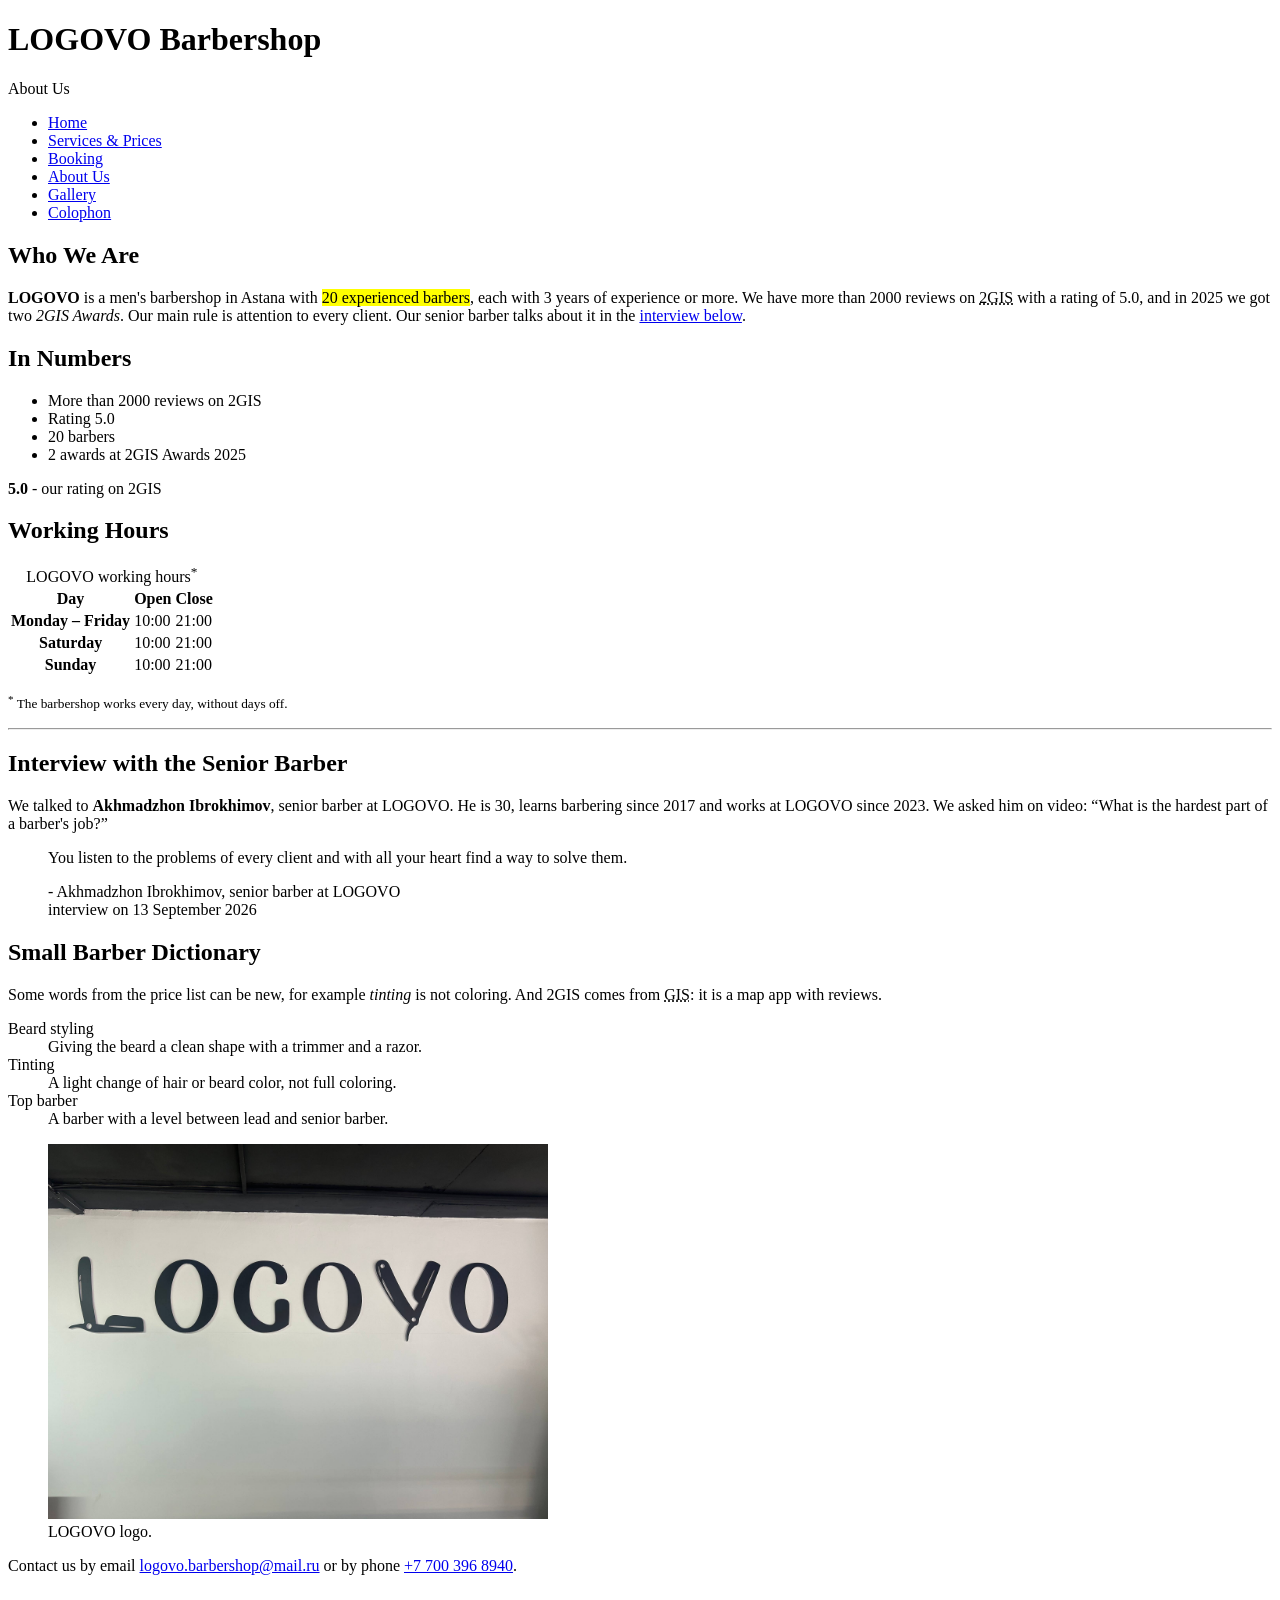
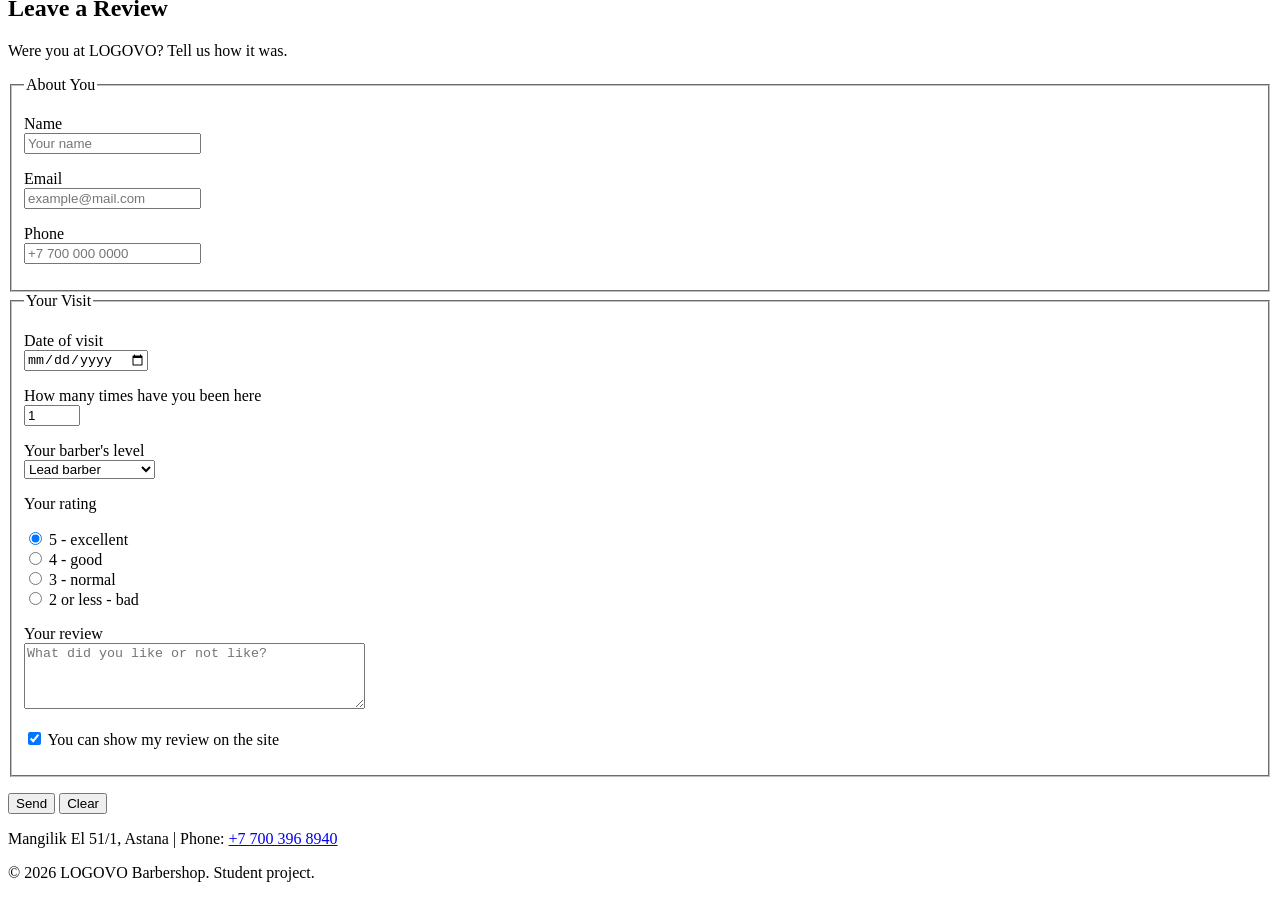
==== about.html @ c32db4f5 "Add about page with interview, working hours table and review form" ====
<!DOCTYPE html>
<html lang="en">
<head>
    <meta charset="UTF-8">
    <meta name="viewport" content="width=device-width, initial-scale=1.0">
    <meta name="description" content="About LOGOVO barbershop, our team and an interview with senior barber Akhmadzhon Ibrokhimov.">
    <meta name="author" content="Rustem Gazymbekov">
    <title>About Us | LOGOVO Barbershop</title>
</head>
<body>
<!-- Author: Rustem Gazymbekov -->

    <header>
        <h1>LOGOVO Barbershop</h1>
        <p>About Us</p>
    </header>

    <nav>
        <ul>
            <li><a href="index.html">Home</a></li>
            <li><a href="services.html">Services &amp; Prices</a></li>
            <li><a href="booking.html">Booking</a></li>
            <li><a href="about.html">About Us</a></li>
            <li><a href="gallery.html">Gallery</a></li>
            <li><a href="colophon.html">Colophon</a></li>
        </ul>
    </nav>

    <main>
        <article id="about-us">
            <h2>Who We Are</h2>
            <p>
                <strong>LOGOVO</strong> is a men's barbershop in Astana with
                <mark>20 experienced barbers</mark>, each with 3 years of experience or more.
                We have more than 2000 reviews on <abbr title="2GIS map and business directory">2GIS</abbr>
                with a rating of 5.0, and in 2025 we got two <cite>2GIS Awards</cite>.
                Our main rule is attention to every client. Our senior barber
                talks about it in the <a href="#quote-source">interview below</a>.
            </p>
        </article>

        <!-- aside because the numbers are extra info, not the main text -->
        <aside>
            <h2>In Numbers</h2>
            <ul>
                <li>More than 2000 reviews on 2GIS</li>
                <li>Rating 5.0</li>
                <li>20 barbers</li>
                <li>2 awards at 2GIS Awards 2025</li>
            </ul>
            <!-- div here because it is just one number to show, not a list, not a section and not a paragraph -->
            <div><strong>5.0</strong> - our rating on 2GIS</div>
        </aside>

        <section id="hours">
            <h2>Working Hours</h2>
            <table>
                <caption>LOGOVO working hours<sup>*</sup></caption>
                <thead>
                    <tr>
                        <th scope="col">Day</th>
                        <th scope="col">Open</th>
                        <th scope="col">Close</th>
                    </tr>
                </thead>
                <tbody>
                    <tr>
                        <th scope="row">Monday &ndash; Friday</th>
                        <td>10:00</td>
                        <td>21:00</td>
                    </tr>
                    <tr>
                        <th scope="row">Saturday</th>
                        <td>10:00</td>
                        <td>21:00</td>
                    </tr>
                    <tr>
                        <th scope="row">Sunday</th>
                        <td>10:00</td>
                        <td>21:00</td>
                    </tr>
                </tbody>
            </table>
            <p><small><sup>*</sup> The barbershop works every day, without days off.</small></p>
        </section>

        <hr>

        <section id="interview">
            <h2>Interview with the Senior Barber</h2>
            <p>
                We talked to <b>Akhmadzhon Ibrokhimov</b>, senior barber at LOGOVO.
                He is 30, learns barbering since 2017 and works at LOGOVO since 2023.
                We asked him on video: <q>What is the hardest part of a barber's job?</q>
            </p>
            <!-- blockquote because this is a real quote from the interview, not our text -->
            <blockquote cite="" id="quote-source">
                <p>You listen to the problems of every client and with all your heart find a way to solve them.</p>
                <footer>- Akhmadzhon Ibrokhimov, senior barber at LOGOVO<br>interview on 13 September 2026</footer>
            </blockquote>
        </section>

        <section id="glossary">
            <h2>Small Barber Dictionary</h2>
            <p>
                Some words from the price list can be new, for example <i>tinting</i> is not coloring.
                And 2GIS comes from <abbr title="Geographic Information System">GIS</abbr>: it is a map app with reviews.
            </p>
            <dl>
                <dt>Beard styling</dt>
                <dd>Giving the beard a clean shape with a trimmer and a razor.</dd>

                <dt>Tinting</dt>
                <dd>A light change of hair or beard color, not full coloring.</dd>

                <dt>Top barber</dt>
                <dd>A barber with a level between lead and senior barber.</dd>
            </dl>
        </section>

        <figure>
            <img src="images/logo-wall.jpg" alt="LOGOVO logo on the wall, the letters look like a razor" width="500">
            <figcaption>LOGOVO logo.</figcaption>
        </figure>

        <p>
            Contact us by email <a href="mailto:logovo.barbershop@mail.ru">logovo.barbershop@mail.ru</a>
            or by phone <a href="tel:+77003968940">+7 700 396 8940</a>.
        </p>

        <section id="feedback">
            <h2>Leave a Review</h2>
            <p>Were you at LOGOVO? Tell us how it was.</p>
            <form method="post" action="#">
                <!-- there is no server yet, so the form does not send anything -->

                <fieldset>
                    <legend>About You</legend>

                    <p>
                        <label for="review-name">Name</label><br>
                        <input type="text" id="review-name" name="review-name" placeholder="Your name" required>
                    </p>

                    <p>
                        <label for="review-email">Email</label><br>
                        <input type="email" id="review-email" name="review-email" placeholder="example@mail.com" required>
                    </p>

                    <p>
                        <label for="review-phone">Phone</label><br>
                        <input type="tel" id="review-phone" name="review-phone" placeholder="+7 700 000 0000">
                    </p>
                </fieldset>

                <fieldset>
                    <legend>Your Visit</legend>

                    <p>
                        <label for="review-date">Date of visit</label><br>
                        <input type="date" id="review-date" name="review-date" required>
                    </p>

                    <p>
                        <label for="review-visits">How many times have you been here</label><br>
                        <input type="number" id="review-visits" name="review-visits" min="1" max="100" value="1">
                    </p>

                    <p>
                        <label for="review-barber">Your barber's level</label><br>
                        <select id="review-barber" name="review-barber">
                            <option value="lead">Lead barber</option>
                            <option value="top">Top barber</option>
                            <option value="senior">Senior barber</option>
                            <option value="unknown">I do not remember</option>
                        </select>
                    </p>

                    <p>Your rating</p>
                    <!-- radio because a client gives only one rating -->
                    <p>
                        <input type="radio" id="rate-5" name="rating" value="5" checked>
                        <label for="rate-5">5 - excellent</label><br>

                        <input type="radio" id="rate-4" name="rating" value="4">
                        <label for="rate-4">4 - good</label><br>

                        <input type="radio" id="rate-3" name="rating" value="3">
                        <label for="rate-3">3 - normal</label><br>

                        <input type="radio" id="rate-2" name="rating" value="2">
                        <label for="rate-2">2 or less - bad</label>
                    </p>

                    <p>
                        <label for="review-text">Your review</label><br>
                        <textarea id="review-text" name="review-text" rows="4" cols="40" placeholder="What did you like or not like?" required></textarea>
                    </p>

                    <p>
                        <input type="checkbox" id="review-publish" name="review-publish" checked>
                        <label for="review-publish">You can show my review on the site</label>
                    </p>
                </fieldset>

                <p>
                    <button type="submit">Send</button>
                    <button type="reset">Clear</button>
                </p>
            </form>
        </section>
    </main>

    <footer>
        <p>Mangilik El 51/1, Astana | Phone: <a href="tel:+77003968940">+7 700 396 8940</a></p>
        <p>&copy; 2026 LOGOVO Barbershop. Student project.</p>
    </footer>

</body>
</html>
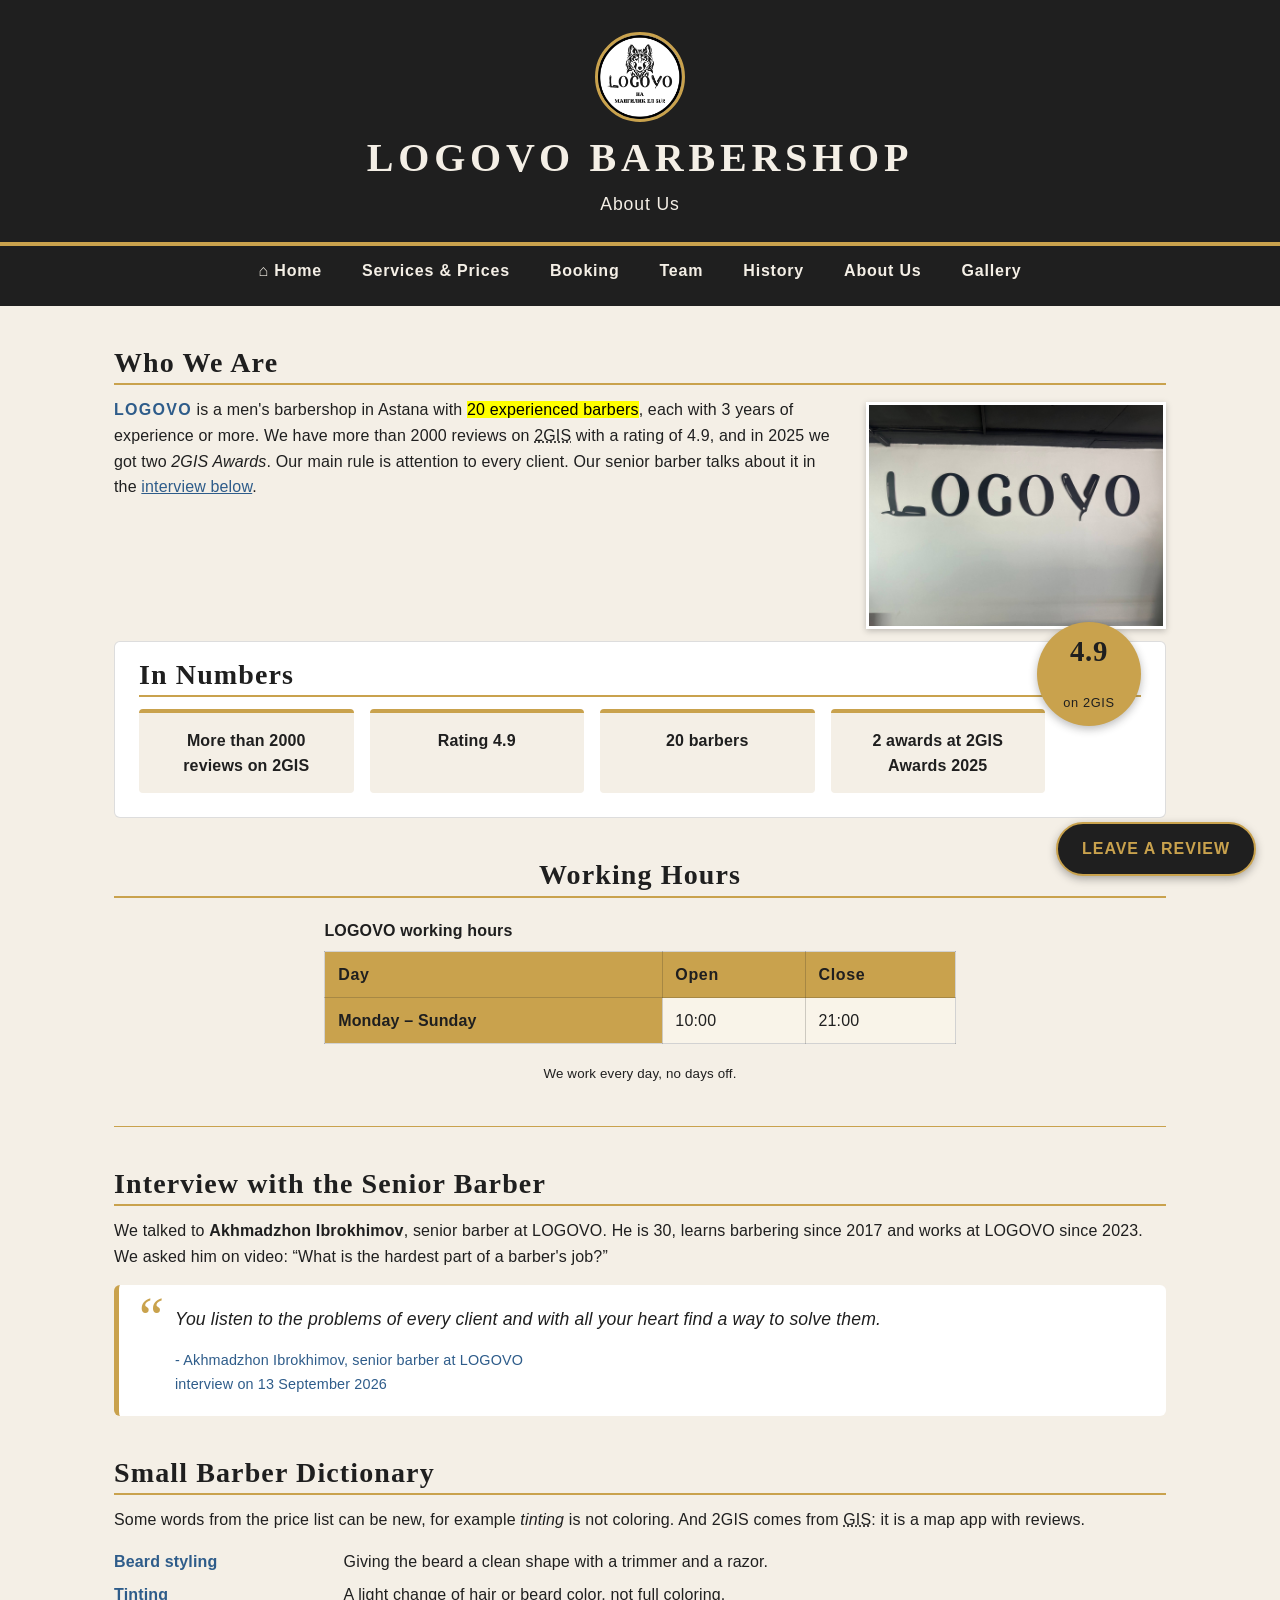
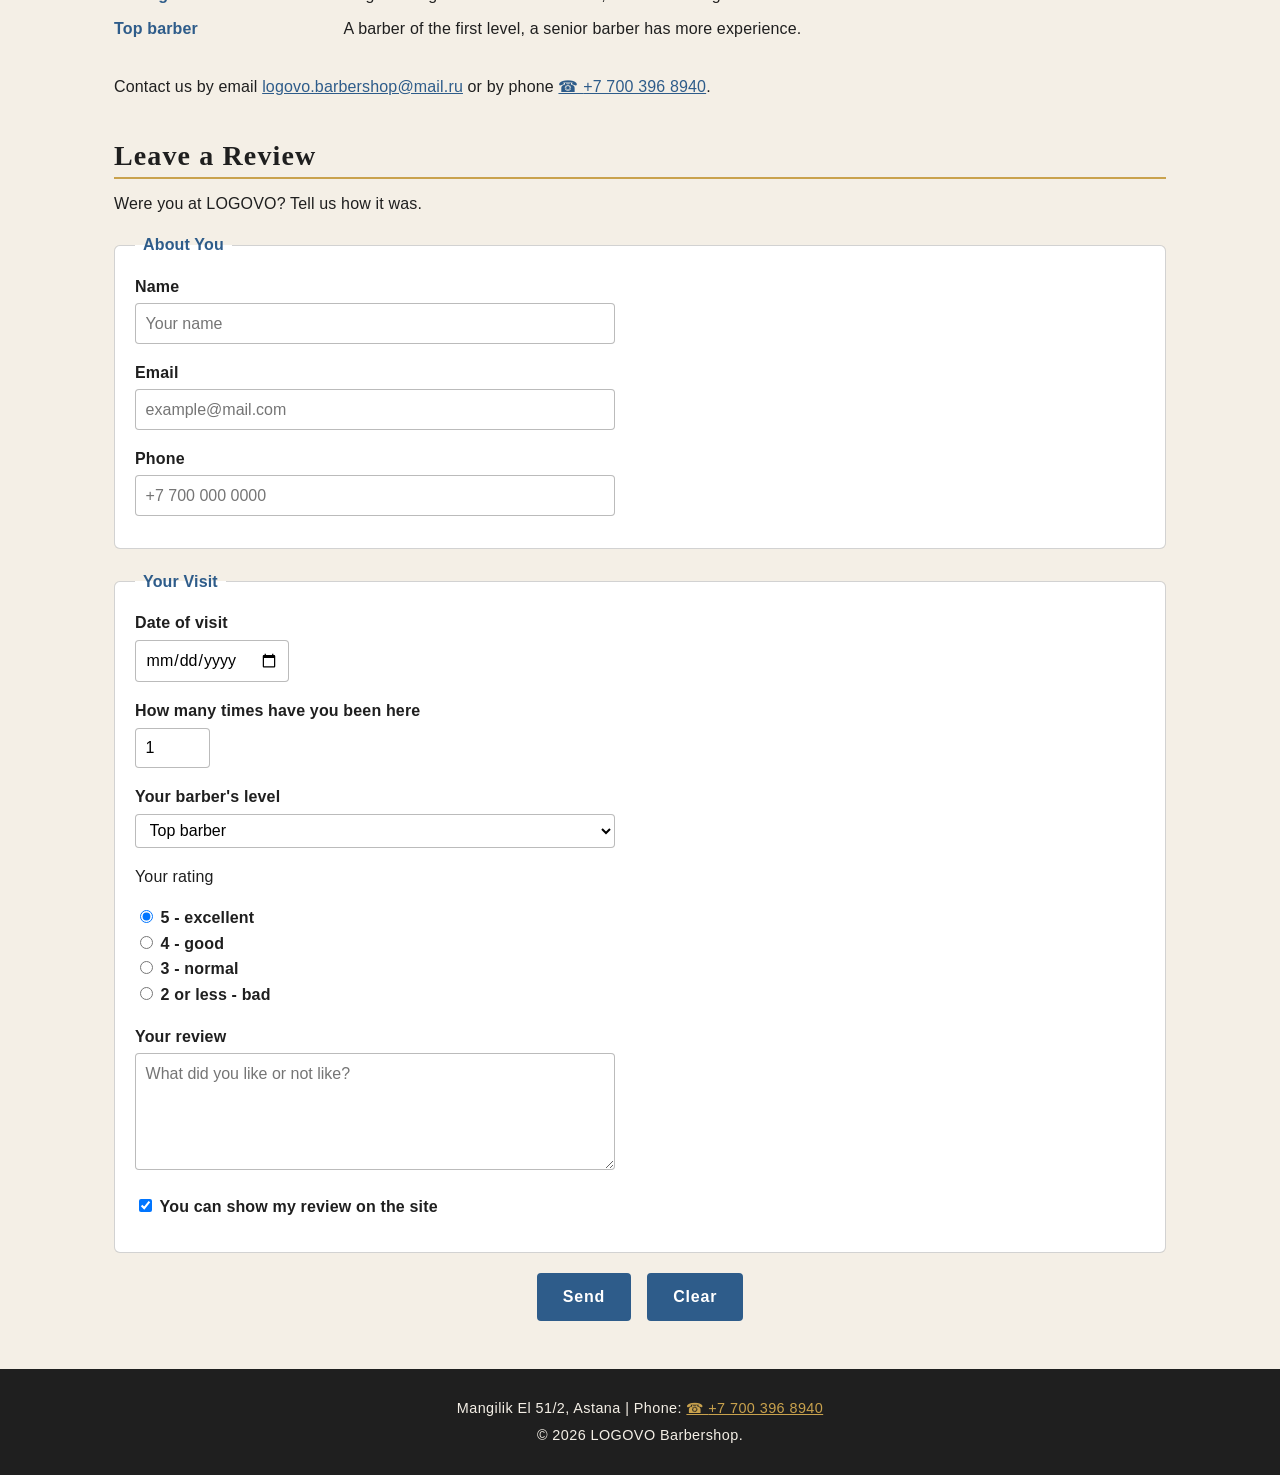
==== commit 711545bf: "Style about page: stat cards, rating badge, hours table, interview quote, glossary grid" ====
--- a/about.html
+++ b/about.html
@@ -6,13 +6,16 @@
     <meta name="description" content="About LOGOVO barbershop, our team and an interview with senior barber Akhmadzhon Ibrokhimov.">
     <meta name="author" content="Rustem Gazymbekov">
     <title>About Us | LOGOVO Barbershop</title>
+    <link rel="stylesheet" href="css/base.css">
+    <link rel="stylesheet" href="css/rustem.css">
 </head>
 <body>
 <!-- Author: Rustem Gazymbekov -->
 
     <header>
+        <img class="site-logo" src="images/logo.png" alt="LOGOVO logo" width="90">
         <h1>LOGOVO Barbershop</h1>
-        <p>About Us</p>
+        <p class="tagline">About Us</p>
     </header>
 
     <nav>
@@ -20,9 +23,10 @@
             <li><a href="index.html">Home</a></li>
             <li><a href="services.html">Services &amp; Prices</a></li>
             <li><a href="booking.html">Booking</a></li>
+            <li><a href="team.html">Team</a></li>
+            <li><a href="history.html">History</a></li>
             <li><a href="about.html">About Us</a></li>
             <li><a href="gallery.html">Gallery</a></li>
-            <li><a href="colophon.html">Colophon</a></li>
         </ul>
     </nav>
 
@@ -30,32 +34,33 @@
         <article id="about-us">
             <h2>Who We Are</h2>
             <p>
-                <strong>LOGOVO</strong> is a men's barbershop in Astana with
+                <img class="inline-photo" src="images/logo-wall.jpg" alt="LOGOVO logo on the wall, the letters look like a razor" width="300">
+                <strong class="highlight-text">LOGOVO</strong> is a men's barbershop in Astana with
                 <mark>20 experienced barbers</mark>, each with 3 years of experience or more.
                 We have more than 2000 reviews on <abbr title="2GIS map and business directory">2GIS</abbr>
-                with a rating of 5.0, and in 2025 we got two <cite>2GIS Awards</cite>.
+                with a rating of 4.9, and in 2025 we got two <cite>2GIS Awards</cite>.
                 Our main rule is attention to every client. Our senior barber
                 talks about it in the <a href="#quote-source">interview below</a>.
             </p>
         </article>
 
         <!-- aside because the numbers are extra info, not the main text -->
-        <aside>
+        <aside class="numbers-box">
             <h2>In Numbers</h2>
-            <ul>
-                <li>More than 2000 reviews on 2GIS</li>
-                <li>Rating 5.0</li>
-                <li>20 barbers</li>
-                <li>2 awards at 2GIS Awards 2025</li>
+            <ul class="stats-list">
+                <li class="stat-item">More than 2000 reviews on 2GIS</li>
+                <li class="stat-item">Rating 4.9</li>
+                <li class="stat-item">20 barbers</li>
+                <li class="stat-item">2 awards at 2GIS Awards 2025</li>
             </ul>
             <!-- div here because it is just one number to show, not a list, not a section and not a paragraph -->
-            <div><strong>5.0</strong> - our rating on 2GIS</div>
+            <div class="rating-badge"><strong>4.9</strong> on 2GIS</div>
         </aside>
 
         <section id="hours">
             <h2>Working Hours</h2>
-            <table>
-                <caption>LOGOVO working hours<sup>*</sup></caption>
+            <table class="opening-hours">
+                <caption>LOGOVO working hours</caption>
                 <thead>
                     <tr>
                         <th scope="col">Day</th>
@@ -65,23 +70,13 @@
                 </thead>
                 <tbody>
                     <tr>
-                        <th scope="row">Monday &ndash; Friday</th>
-                        <td>10:00</td>
-                        <td>21:00</td>
-                    </tr>
-                    <tr>
-                        <th scope="row">Saturday</th>
-                        <td>10:00</td>
-                        <td>21:00</td>
-                    </tr>
-                    <tr>
-                        <th scope="row">Sunday</th>
+                        <th scope="row">Monday &ndash; Sunday</th>
                         <td>10:00</td>
                         <td>21:00</td>
                     </tr>
                 </tbody>
             </table>
-            <p><small><sup>*</sup> The barbershop works every day, without days off.</small></p>
+            <p><small>We work every day, no days off.</small></p>
         </section>
 
         <hr>
@@ -94,7 +89,7 @@
                 We asked him on video: <q>What is the hardest part of a barber's job?</q>
             </p>
             <!-- blockquote because this is a real quote from the interview, not our text -->
-            <blockquote cite="" id="quote-source">
+            <blockquote class="interview-quote" cite="" id="quote-source">
                 <p>You listen to the problems of every client and with all your heart find a way to solve them.</p>
                 <footer>- Akhmadzhon Ibrokhimov, senior barber at LOGOVO<br>interview on 13 September 2026</footer>
             </blockquote>
@@ -106,7 +101,7 @@
                 Some words from the price list can be new, for example <i>tinting</i> is not coloring.
                 And 2GIS comes from <abbr title="Geographic Information System">GIS</abbr>: it is a map app with reviews.
             </p>
-            <dl>
+            <dl class="glossary-list">
                 <dt>Beard styling</dt>
                 <dd>Giving the beard a clean shape with a trimmer and a razor.</dd>
 
@@ -114,14 +109,9 @@
                 <dd>A light change of hair or beard color, not full coloring.</dd>
 
                 <dt>Top barber</dt>
-                <dd>A barber with a level between lead and senior barber.</dd>
+                <dd>A barber of the first level, a senior barber has more experience.</dd>
             </dl>
         </section>
-
-        <figure>
-            <img src="images/logo-wall.jpg" alt="LOGOVO logo on the wall, the letters look like a razor" width="500">
-            <figcaption>LOGOVO logo.</figcaption>
-        </figure>
 
         <p>
             Contact us by email <a href="mailto:logovo.barbershop@mail.ru">logovo.barbershop@mail.ru</a>
@@ -131,7 +121,7 @@
         <section id="feedback">
             <h2>Leave a Review</h2>
             <p>Were you at LOGOVO? Tell us how it was.</p>
-            <form method="post" action="#">
+            <form class="review-form" method="post" action="#">
                 <!-- there is no server yet, so the form does not send anything -->
 
                 <fieldset>
@@ -169,7 +159,6 @@
                     <p>
                         <label for="review-barber">Your barber's level</label><br>
                         <select id="review-barber" name="review-barber">
-                            <option value="lead">Lead barber</option>
                             <option value="top">Top barber</option>
                             <option value="senior">Senior barber</option>
                             <option value="unknown">I do not remember</option>
@@ -203,17 +192,19 @@
                     </p>
                 </fieldset>
 
-                <p>
+                <p class="form-actions">
                     <button type="submit">Send</button>
                     <button type="reset">Clear</button>
                 </p>
             </form>
         </section>
+
+        <a class="top-link" href="#feedback">Leave a review</a>
     </main>
 
     <footer>
-        <p>Mangilik El 51/1, Astana | Phone: <a href="tel:+77003968940">+7 700 396 8940</a></p>
-        <p>&copy; 2026 LOGOVO Barbershop. Student project.</p>
+        <p>Mangilik El 51/2, Astana | Phone: <a href="tel:+77003968940">+7 700 396 8940</a></p>
+        <p>&copy; 2026 LOGOVO Barbershop.</p>
     </footer>
 
 </body>
--- a/css/base.css
+++ b/css/base.css
@@ -0,0 +1,291 @@
+/* palette:
+   #1f1f1f charcoal - dark interior of the shop (header, nav, footer)
+   #c9a24d gold - letters of the sign (accents, badges)
+   #f4efe6 cream - page background, softer than white
+   rgb(46, 92, 138) steel blue - glass facade on the photo (links, buttons)
+   white - cards, tables, inputs */
+
+/* universal: border-box for everything */
+*,
+*::before,
+*::after {
+    box-sizing: border-box;
+}
+
+html {
+    font-size: 16px;
+}
+
+body {
+    margin: 0;
+    font-family: "Segoe UI", Tahoma, Arial, Helvetica, sans-serif;
+    font-size: 1rem;
+    font-weight: 400;
+    line-height: 1.6;
+    letter-spacing: 0.01em;
+    color: #1f1f1f;
+    background-color: #f4efe6;
+}
+
+h1,
+h2,
+h3 {
+    font-family: Georgia, "Times New Roman", Times, serif;
+    font-weight: 700;
+    line-height: 1.2;
+    letter-spacing: 0.04em;
+}
+
+h1 {
+    font-size: 2.5rem;
+    margin: 0;
+    text-transform: uppercase;
+    letter-spacing: 0.12em;
+}
+
+h2 {
+    font-size: 1.75rem;
+    margin: 1.5rem 0 0.75rem;
+    border-bottom: 2px solid #c9a24d;
+    padding-bottom: 0.25rem;
+}
+
+/* adjacent sibling: paragraph right after h2 */
+h2 + p {
+    margin-top: 0;
+}
+
+p {
+    margin: 0 0 1rem;
+}
+
+a {
+    color: rgb(46, 92, 138);
+    text-decoration: underline;
+}
+
+a:hover {
+    color: #c9a24d;
+}
+
+/* the only !important: the focus ring must always stay visible */
+a:focus {
+    outline: 3px solid #c9a24d !important;
+    outline-offset: 2px;
+}
+
+/* attribute selector: all tel: links get a phone icon */
+a[href^="tel:"]::before {
+    content: "☎ ";
+}
+
+/* centering 1: flexbox */
+header {
+    display: flex;
+    flex-direction: column;
+    align-items: center;
+    justify-content: center;
+    padding: 2rem 1rem 1.5rem;
+    background-color: #1f1f1f;
+    color: #f4efe6;
+    border-bottom: 4px solid #c9a24d;
+}
+
+.site-logo {
+    width: 90px;
+    height: 90px;
+    border-radius: 50%;
+    border: 3px solid #c9a24d;
+    background-color: white;
+    margin-bottom: 0.75rem;
+}
+
+.tagline {
+    margin: 0.5rem 0 0;
+    font-size: 1.1rem;
+    font-weight: 300;
+    letter-spacing: 0.05em;
+    color: #f4efe6;
+}
+
+nav {
+    background-color: #1f1f1f;
+}
+
+/* child selector: only the ul directly in nav */
+nav > ul {
+    display: flex;
+    flex-direction: row;
+    justify-content: center;
+    align-items: center;
+    gap: 0.5rem;
+    list-style: none;
+    margin: 0;
+    padding: 0.25rem 1rem 0.75rem;
+}
+
+nav a {
+    display: block;
+    padding: 0.5rem 1rem;
+    color: #f4efe6;
+    text-decoration: none;
+    font-weight: 600;
+    letter-spacing: 0.05em;
+    border-bottom: 2px solid transparent;
+}
+
+nav a:hover,
+nav a:focus {
+    color: #c9a24d;
+    border-bottom-color: #c9a24d;
+}
+
+/* :first-child: the Home link */
+nav li:first-child a::before {
+    content: "⌂ ";
+}
+
+/* centering 2: margin auto */
+main {
+    max-width: 1100px;
+    margin: 2rem auto;
+    padding: 0 1.5rem;
+}
+
+/* margin collapse: section 2.5rem + h2 1.5rem give 2.5rem, not 4rem */
+main > section,
+main > article,
+main > aside {
+    margin-top: 2.5rem;
+}
+
+hr {
+    border: 0;
+    border-top: 1px solid #c9a24d;
+    margin: 2.5rem 0;
+}
+
+img {
+    max-width: 100%;
+    height: auto;
+    display: block;
+}
+
+figure {
+    margin: 2rem 0;
+}
+
+figcaption {
+    font-style: italic;
+    font-size: 0.9rem;
+    color: rgb(46, 92, 138);
+    padding: 0.4rem 0;
+}
+
+table {
+    width: 100%;
+    border-collapse: collapse;
+    background-color: white;
+    margin-bottom: 1rem;
+}
+
+caption {
+    caption-side: top;
+    text-align: left;
+    font-weight: 700;
+    padding: 0.5rem 0;
+}
+
+th,
+td {
+    border: 1px solid rgba(31, 31, 31, 0.2);
+    padding: 0.6rem 0.8rem;
+    text-align: left;
+    vertical-align: top;
+}
+
+thead th {
+    background-color: #1f1f1f;
+    color: #f4efe6;
+    letter-spacing: 0.04em;
+}
+
+fieldset {
+    border: 1px solid rgba(31, 31, 31, 0.2);
+    border-radius: 6px;
+    padding: 1rem 1.25rem;
+    margin: 0 0 1rem;
+    background-color: white;
+}
+
+legend {
+    font-weight: 700;
+    padding: 0 0.5rem;
+    color: rgb(46, 92, 138);
+}
+
+label {
+    font-weight: 600;
+}
+
+input,
+select,
+textarea {
+    font: inherit;
+    padding: 0.4rem 0.6rem;
+    border: 1px solid rgba(31, 31, 31, 0.3);
+    border-radius: 4px;
+    background-color: white;
+    margin-top: 0.25rem;
+}
+
+input:focus,
+select:focus,
+textarea:focus {
+    outline: 2px solid #c9a24d;
+    border-color: #c9a24d;
+}
+
+button {
+    font: inherit;
+    font-weight: 600;
+    letter-spacing: 0.05em;
+    padding: 0.6rem 1.5rem;
+    border: 2px solid rgb(46, 92, 138);
+    border-radius: 4px;
+    background-color: rgb(46, 92, 138);
+    color: white;
+    cursor: pointer;
+}
+
+button:hover,
+button:focus {
+    background-color: #c9a24d;
+    border-color: #c9a24d;
+    color: #1f1f1f;
+}
+
+.form-actions {
+    display: flex;
+    justify-content: center;
+    gap: 1rem;
+}
+
+/* child selector: site footer only, not the footer in blockquote */
+body > footer {
+    margin-top: 3rem;
+    padding: 1.5rem 1rem;
+    background-color: #1f1f1f;
+    color: #f4efe6;
+    text-align: center;
+    font-size: 0.9rem;
+    letter-spacing: 0.03em;
+}
+
+body > footer a {
+    color: #c9a24d;
+}
+
+body > footer p {
+    margin: 0.25rem 0;
+}
--- a/css/rustem.css
+++ b/css/rustem.css
@@ -0,0 +1,254 @@
+.inline-photo {
+    float: right;
+    width: 300px;
+    margin: 0.3rem 0 0.75rem 1.5rem;
+    border: 3px solid white;
+    box-shadow: 0 2px 6px rgba(31, 31, 31, 0.25);
+}
+
+.highlight-text {
+    color: rgb(46, 92, 138);
+    letter-spacing: 0.08em;
+    text-transform: uppercase;
+    font-weight: 700;
+}
+
+/* clear: without it the aside would sit next to the floated photo; relative = containing block for the badge */
+.numbers-box {
+    clear: both;
+    position: relative;
+    padding: 1rem 1.5rem 1.5rem;
+    background-color: white;
+    border: 1px solid rgba(31, 31, 31, 0.15);
+    border-radius: 6px;
+}
+
+.numbers-box h2 {
+    margin-top: 0;
+}
+
+.stats-list,
+.glossary-list {
+    padding: 0;
+    margin: 0;
+}
+
+.stats-list {
+    display: flex;
+    flex-direction: row;
+    flex-wrap: wrap;
+    justify-content: center;
+    gap: 1rem;
+    list-style: none;
+    margin-right: 6rem;
+}
+
+.stat-item {
+    flex: 1 1 11rem;
+    padding: 0.9rem 1rem;
+    text-align: center;
+    background-color: #f4efe6;
+    border-top: 4px solid #c9a24d;
+    border-radius: 4px;
+    font-weight: 600;
+}
+
+/* absolute; centering 4: grid place-items */
+.rating-badge {
+    position: absolute;
+    top: -1.25rem;
+    right: 1.5rem;
+    width: 6.5rem;
+    height: 6.5rem;
+    display: grid;
+    place-items: center;
+    text-align: center;
+    border-radius: 50%;
+    background-color: #c9a24d;
+    color: #1f1f1f;
+    font-size: 0.8rem;
+    line-height: 1.2;
+    letter-spacing: 0.05em;
+    box-shadow: 0 3px 8px rgba(31, 31, 31, 0.3);
+}
+
+.rating-badge strong {
+    display: block;
+    font-family: Georgia, "Times New Roman", Times, serif;
+    font-size: 1.8rem;
+    line-height: 1;
+}
+
+/* centering: margin auto */
+.opening-hours {
+    width: 60%;
+    margin: 0 auto 1rem;
+}
+
+/* :nth-child: odd rows */
+.opening-hours tbody tr:nth-child(odd) {
+    background-color: rgba(201, 162, 77, 0.12);
+}
+
+/* specificity experiment on th. rule A (1,0,1) wins */
+#hours th {
+    background-color: #1f1f1f;
+    color: #f4efe6;
+}
+
+/* rule B (0,1,1) loses, even if it is later */
+.opening-hours th {
+    background-color: #c9a24d;
+    color: #1f1f1f;
+}
+
+/* fix without !important: (1,1,2) */
+#hours table.opening-hours th {
+    background-color: #c9a24d;
+    color: #1f1f1f;
+}
+
+/* id: one hours section on the page */
+#hours {
+    text-align: center;
+}
+
+.interview-quote {
+    position: relative;
+    margin: 0;
+    padding: 1.25rem 1.5rem 1.25rem 3.5rem;
+    background-color: white;
+    border-left: 5px solid #c9a24d;
+    border-radius: 6px;
+    font-style: italic;
+    font-size: 1.1rem;
+}
+
+/* ::before: big quote mark */
+.interview-quote::before {
+    content: "“";
+    position: absolute;
+    top: 0.25rem;
+    left: 0.9rem;
+    font-family: Georgia, "Times New Roman", Times, serif;
+    font-size: 3.5rem;
+    line-height: 1;
+    color: #c9a24d;
+}
+
+/* adjacent sibling: footer right after the quote */
+.interview-quote p + footer {
+    font-style: normal;
+    font-size: 0.9rem;
+    color: rgb(46, 92, 138);
+}
+
+.glossary-list {
+    display: grid;
+    grid-template-columns: minmax(9rem, 1fr) 4fr;
+    gap: 0.5rem 1.5rem;
+    margin-bottom: 2rem;
+}
+
+.glossary-list dt {
+    font-weight: 700;
+    color: rgb(46, 92, 138);
+}
+
+.glossary-list dd {
+    margin: 0;
+}
+
+/* universal: all direct children of the form */
+.review-form > * {
+    margin-bottom: 1.25rem;
+}
+
+.review-form input[type="text"],
+.review-form input[type="email"],
+.review-form input[type="tel"],
+.review-form textarea,
+.review-form select {
+    width: 100%;
+    max-width: 30rem;
+}
+
+/* id: one gallery; grid, not flex: rows and columns align, last photo spans 3 columns */
+#photos {
+    display: grid;
+    grid-template-columns: repeat(3, minmax(200px, 1fr));
+    gap: 1.5rem;
+    margin-bottom: 2.5rem;
+}
+
+/* child + :first-child: the h2 spans the full width */
+#photos > :first-child {
+    grid-column: 1 / -1;
+}
+
+#photos figure:last-child {
+    grid-column: span 3;
+}
+
+#photos figure:last-child img {
+    height: 560px;
+    object-fit: contain;
+}
+
+.photo-card {
+    position: relative;
+    margin: 0;
+    overflow: hidden;
+    border-radius: 6px;
+    background-color: #1f1f1f;
+}
+
+.photo-card img {
+    width: 100%;
+    height: 260px;
+    object-fit: cover;
+    transition: transform 0.3s ease;
+}
+
+.photo-card:hover img {
+    transform: scale(1.04);
+}
+
+/* static: the default, stays under the photo */
+.photo-card figcaption {
+    position: static;
+    padding: 0.6rem 0.9rem;
+    background-color: #1f1f1f;
+    color: #f4efe6;
+    font-style: normal;
+    font-size: 0.9rem;
+    letter-spacing: 0.02em;
+}
+
+/* attribute selector: external link gets an arrow */
+a[target="_blank"]::after {
+    content: " ↗";
+}
+
+/* fixed: stays on screen when scrolling */
+.top-link {
+    position: fixed;
+    right: 1.5rem;
+    bottom: 1.5rem;
+    padding: 0.75rem 1.5rem;
+    background-color: #1f1f1f;
+    color: #c9a24d;
+    font-weight: 700;
+    letter-spacing: 0.06em;
+    text-transform: uppercase;
+    text-decoration: none;
+    border: 2px solid #c9a24d;
+    border-radius: 999px;
+    box-shadow: 0 3px 8px rgba(31, 31, 31, 0.35);
+}
+
+.top-link:hover,
+.top-link:focus {
+    background-color: #c9a24d;
+    color: #1f1f1f;
+}
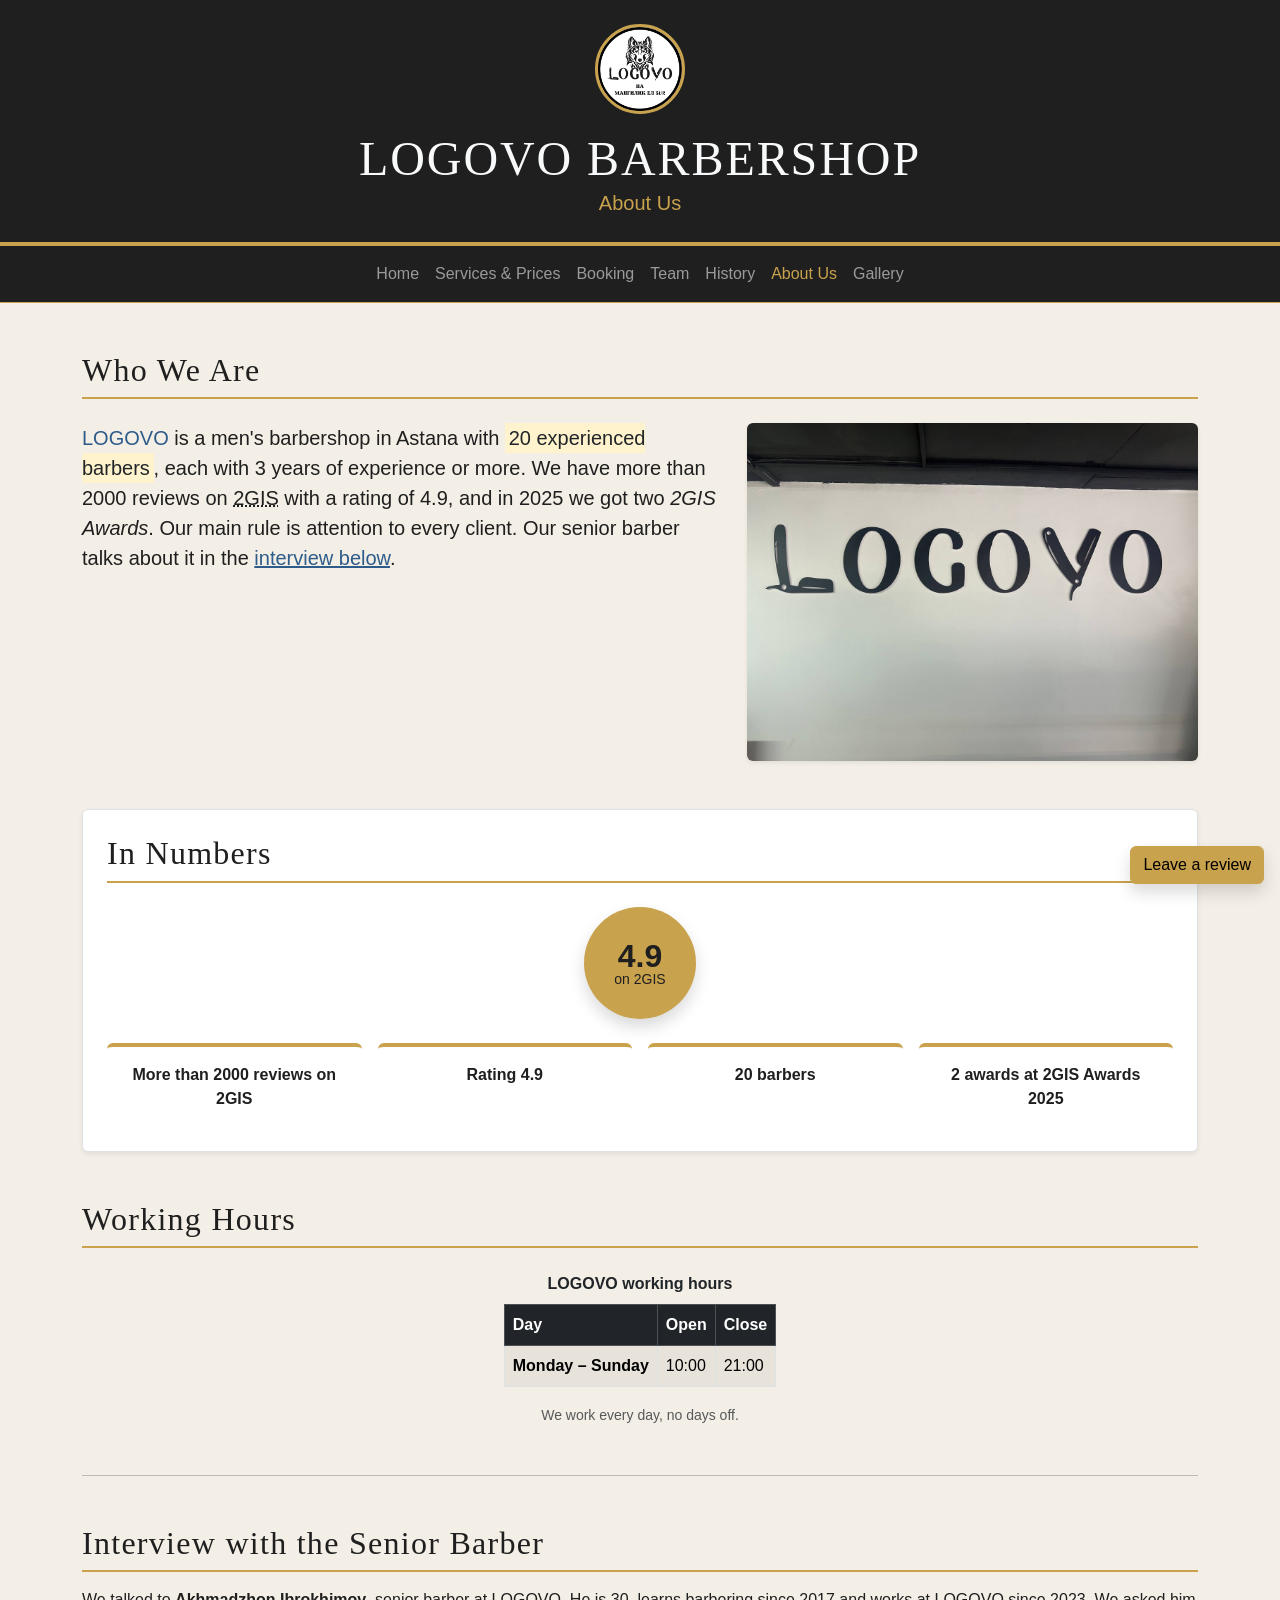
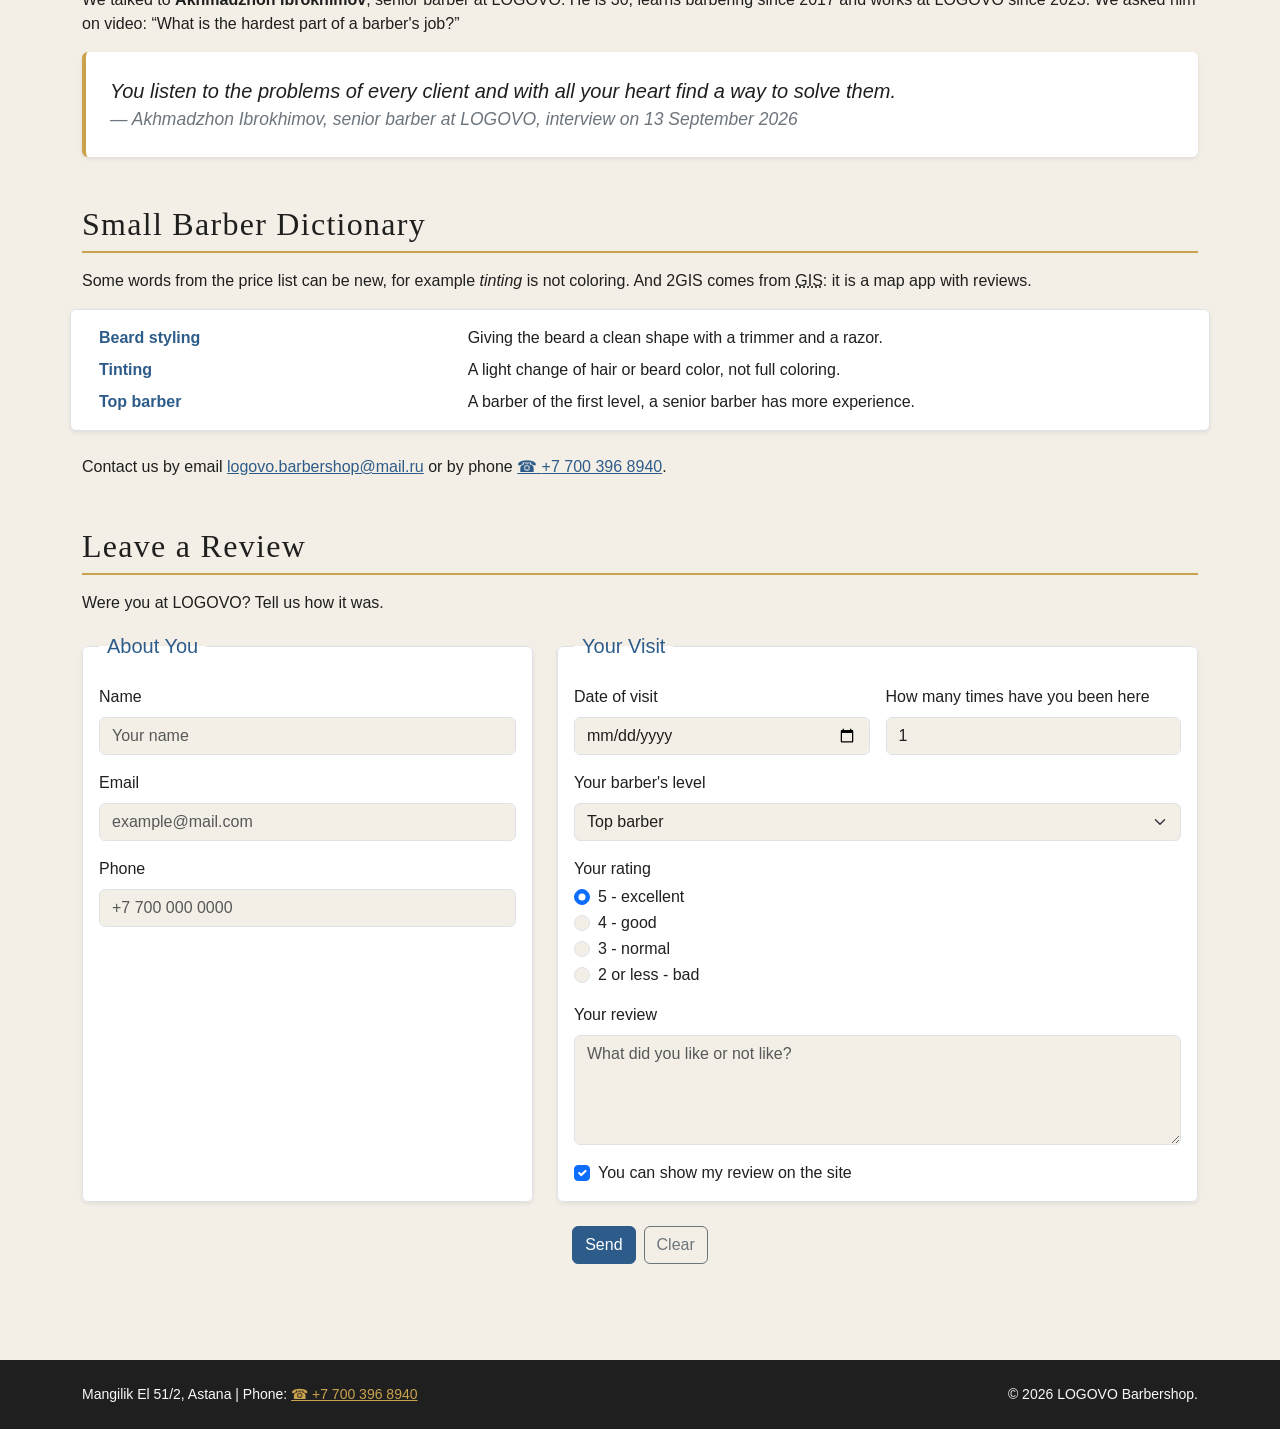
==== commit 9f12ba7a: "Rebuild about page" ====
--- a/about.html
+++ b/about.html
@@ -6,206 +6,255 @@
     <meta name="description" content="About LOGOVO barbershop, our team and an interview with senior barber Akhmadzhon Ibrokhimov.">
     <meta name="author" content="Rustem Gazymbekov">
     <title>About Us | LOGOVO Barbershop</title>
-    <link rel="stylesheet" href="css/base.css">
-    <link rel="stylesheet" href="css/rustem.css">
+    <!-- Bootstrap 5.3.8 from the jsDelivr CDN, our own file after it so our rules win -->
+    <link rel="stylesheet" href="https://cdn.jsdelivr.net/npm/bootstrap@5.3.8/dist/css/bootstrap.min.css" integrity="sha384-sRIl4kxILFvY47J16cr9ZwB07vP4J8+LH7qKQnuqkuIAvNWLzeN8tE5YBujZqJLB" crossorigin="anonymous">
+    <link rel="stylesheet" href="css/custom.css">
 </head>
 <body>
 <!-- Author: Rustem Gazymbekov -->
 
-    <header>
-        <img class="site-logo" src="images/logo.png" alt="LOGOVO logo" width="90">
-        <h1>LOGOVO Barbershop</h1>
-        <p class="tagline">About Us</p>
+    <header class="container-fluid bg-dark text-light text-center py-4 border-bottom border-4 border-warning">
+        <div class="container">
+            <img class="rounded-circle border border-3 border-warning bg-white mb-3" src="images/logo.png" alt="LOGOVO logo" width="90" height="90">
+            <h1 class="display-5 text-uppercase mb-0">LOGOVO Barbershop</h1>
+            <p class="lead text-warning mb-0 d-none d-sm-block">About Us</p>
+        </div>
     </header>
 
-    <nav>
-        <ul>
-            <li><a href="index.html">Home</a></li>
-            <li><a href="services.html">Services &amp; Prices</a></li>
-            <li><a href="booking.html">Booking</a></li>
-            <li><a href="team.html">Team</a></li>
-            <li><a href="history.html">History</a></li>
-            <li><a href="about.html">About Us</a></li>
-            <li><a href="gallery.html">Gallery</a></li>
-        </ul>
+    <nav class="navbar navbar-expand-lg bg-dark sticky-top border-bottom border-warning" data-bs-theme="dark">
+        <div class="container">
+            <button class="navbar-toggler ms-auto" type="button" data-bs-toggle="collapse" data-bs-target="#mainMenu" aria-controls="mainMenu" aria-expanded="false" aria-label="Toggle navigation">
+                <span class="navbar-toggler-icon"></span>
+            </button>
+            <div class="collapse navbar-collapse" id="mainMenu">
+                <ul class="navbar-nav mx-auto text-center">
+                    <li class="nav-item"><a class="nav-link" href="index.html">Home</a></li>
+                    <li class="nav-item"><a class="nav-link" href="services.html">Services &amp; Prices</a></li>
+                    <li class="nav-item"><a class="nav-link" href="booking.html">Booking</a></li>
+                    <li class="nav-item"><a class="nav-link" href="team.html">Team</a></li>
+                    <li class="nav-item"><a class="nav-link" href="history.html">History</a></li>
+                    <li class="nav-item"><a class="nav-link active" aria-current="page" href="about.html">About Us</a></li>
+                    <li class="nav-item"><a class="nav-link" href="gallery.html">Gallery</a></li>
+                </ul>
+            </div>
+        </div>
     </nav>
 
-    <main>
+    <!-- container and not container-fluid: this page is mostly running text and a review
+         form, both of which need a readable line length, not the full width of the screen -->
+    <main class="container py-5">
         <article id="about-us">
-            <h2>Who We Are</h2>
-            <p>
-                <img class="inline-photo" src="images/logo-wall.jpg" alt="LOGOVO logo on the wall, the letters look like a razor" width="300">
-                <strong class="highlight-text">LOGOVO</strong> is a men's barbershop in Astana with
-                <mark>20 experienced barbers</mark>, each with 3 years of experience or more.
-                We have more than 2000 reviews on <abbr title="2GIS map and business directory">2GIS</abbr>
-                with a rating of 4.9, and in 2025 we got two <cite>2GIS Awards</cite>.
-                Our main rule is attention to every client. Our senior barber
-                talks about it in the <a href="#quote-source">interview below</a>.
-            </p>
+            <h2 class="border-bottom border-2 border-warning pb-2 mb-4">Who We Are</h2>
+            <div class="row g-4 align-items-start">
+                <div class="col-12 col-lg-7">
+                    <p class="lead mb-0">
+                        <strong class="text-primary text-uppercase">LOGOVO</strong> is a men's barbershop in Astana with
+                        <mark>20 experienced barbers</mark>, each with 3 years of experience or more.
+                        We have more than 2000 reviews on <abbr title="2GIS map and business directory">2GIS</abbr>
+                        with a rating of 4.9, and in 2025 we got two <cite>2GIS Awards</cite>.
+                        Our main rule is attention to every client. Our senior barber
+                        talks about it in the <a href="#quote-source">interview below</a>.
+                    </p>
+                </div>
+                <div class="col-12 col-lg-5">
+                    <img class="img-fluid rounded shadow-sm" src="images/logo-wall.jpg" alt="LOGOVO logo on the wall, the letters look like a razor">
+                </div>
+            </div>
         </article>
 
         <!-- aside because the numbers are extra info, not the main text -->
-        <aside class="numbers-box">
-            <h2>In Numbers</h2>
-            <ul class="stats-list">
-                <li class="stat-item">More than 2000 reviews on 2GIS</li>
-                <li class="stat-item">Rating 4.9</li>
-                <li class="stat-item">20 barbers</li>
-                <li class="stat-item">2 awards at 2GIS Awards 2025</li>
+        <aside class="bg-white border rounded shadow-sm p-3 p-md-4 mt-5">
+            <h2 class="border-bottom border-2 border-warning pb-2 mb-4">In Numbers</h2>
+            <!-- one number to show, so a div and not a list: the circle is made from the
+                 rounded-circle, bg-warning and d-flex utilities -->
+            <div class="avatar-lg d-flex flex-column align-items-center justify-content-center rounded-circle bg-warning text-dark shadow mx-auto mb-4 lh-1">
+                <strong class="fs-2">4.9</strong>
+                <span class="small">on 2GIS</span>
+            </div>
+            <ul class="row g-3 list-unstyled text-center mb-0">
+                <li class="col-6 col-lg-3">
+                    <p class="bg-body border-top border-4 border-warning rounded p-3 fw-semibold h-100 mb-0">More than 2000 reviews on 2GIS</p>
+                </li>
+                <li class="col-6 col-lg-3">
+                    <p class="bg-body border-top border-4 border-warning rounded p-3 fw-semibold h-100 mb-0">Rating 4.9</p>
+                </li>
+                <li class="col-6 col-lg-3">
+                    <p class="bg-body border-top border-4 border-warning rounded p-3 fw-semibold h-100 mb-0">20 barbers</p>
+                </li>
+                <li class="col-6 col-lg-3">
+                    <p class="bg-body border-top border-4 border-warning rounded p-3 fw-semibold h-100 mb-0">2 awards at 2GIS Awards 2025</p>
+                </li>
             </ul>
-            <!-- div here because it is just one number to show, not a list, not a section and not a paragraph -->
-            <div class="rating-badge"><strong>4.9</strong> on 2GIS</div>
         </aside>
 
-        <section id="hours">
-            <h2>Working Hours</h2>
-            <table class="opening-hours">
-                <caption>LOGOVO working hours</caption>
-                <thead>
-                    <tr>
-                        <th scope="col">Day</th>
-                        <th scope="col">Open</th>
-                        <th scope="col">Close</th>
-                    </tr>
-                </thead>
-                <tbody>
-                    <tr>
-                        <th scope="row">Monday &ndash; Sunday</th>
-                        <td>10:00</td>
-                        <td>21:00</td>
-                    </tr>
-                </tbody>
-            </table>
-            <p><small>We work every day, no days off.</small></p>
-        </section>
-
-        <hr>
+        <section id="hours" class="mt-5">
+            <h2 class="border-bottom border-2 border-warning pb-2 mb-3">Working Hours</h2>
+            <!-- w-auto and mx-auto: three short columns, sized by content and centred -->
+            <div class="table-responsive">
+                <table class="table table-bordered table-striped align-middle caption-top w-auto mx-auto">
+                    <caption class="fw-bold text-body text-center">LOGOVO working hours</caption>
+                    <thead class="table-dark">
+                        <tr>
+                            <th scope="col">Day</th>
+                            <th scope="col">Open</th>
+                            <th scope="col">Close</th>
+                        </tr>
+                    </thead>
+                    <tbody>
+                        <tr>
+                            <th scope="row">Monday &ndash; Sunday</th>
+                            <td>10:00</td>
+                            <td>21:00</td>
+                        </tr>
+                    </tbody>
+                </table>
+            </div>
+            <p class="text-center text-body-secondary"><small>We work every day, no days off.</small></p>
+        </section>
+
+        <hr class="my-5">
 
         <section id="interview">
-            <h2>Interview with the Senior Barber</h2>
+            <h2 class="border-bottom border-2 border-warning pb-2 mb-3">Interview with the Senior Barber</h2>
             <p>
                 We talked to <b>Akhmadzhon Ibrokhimov</b>, senior barber at LOGOVO.
                 He is 30, learns barbering since 2017 and works at LOGOVO since 2023.
                 We asked him on video: <q>What is the hardest part of a barber's job?</q>
             </p>
-            <!-- blockquote because this is a real quote from the interview, not our text -->
-            <blockquote class="interview-quote" cite="" id="quote-source">
+            <!-- blockquote because this is a real quote from the interview, not our text.
+                 The dash in front of the name is drawn by the blockquote-footer class. -->
+            <blockquote class="blockquote bg-white border-start border-4 border-warning rounded shadow-sm p-3 p-md-4 fs-5 fst-italic" id="quote-source">
                 <p>You listen to the problems of every client and with all your heart find a way to solve them.</p>
-                <footer>- Akhmadzhon Ibrokhimov, senior barber at LOGOVO<br>interview on 13 September 2026</footer>
+                <footer class="blockquote-footer mb-0">Akhmadzhon Ibrokhimov, senior barber at LOGOVO, interview on 13 September 2026</footer>
             </blockquote>
         </section>
 
-        <section id="glossary">
-            <h2>Small Barber Dictionary</h2>
+        <section id="glossary" class="mt-5">
+            <h2 class="border-bottom border-2 border-warning pb-2 mb-3">Small Barber Dictionary</h2>
             <p>
                 Some words from the price list can be new, for example <i>tinting</i> is not coloring.
                 And 2GIS comes from <abbr title="Geographic Information System">GIS</abbr>: it is a map app with reviews.
             </p>
-            <dl class="glossary-list">
-                <dt>Beard styling</dt>
-                <dd>Giving the beard a clean shape with a trimmer and a razor.</dd>
-
-                <dt>Tinting</dt>
-                <dd>A light change of hair or beard color, not full coloring.</dd>
-
-                <dt>Top barber</dt>
-                <dd>A barber of the first level, a senior barber has more experience.</dd>
+            <dl class="row bg-white border rounded shadow-sm p-3 mb-4">
+                <dt class="col-12 col-sm-4 text-primary">Beard styling</dt>
+                <dd class="col-12 col-sm-8 mb-2">Giving the beard a clean shape with a trimmer and a razor.</dd>
+
+                <dt class="col-12 col-sm-4 text-primary">Tinting</dt>
+                <dd class="col-12 col-sm-8 mb-2">A light change of hair or beard color, not full coloring.</dd>
+
+                <dt class="col-12 col-sm-4 text-primary">Top barber</dt>
+                <dd class="col-12 col-sm-8 mb-0">A barber of the first level, a senior barber has more experience.</dd>
             </dl>
-        </section>
-
-        <p>
-            Contact us by email <a href="mailto:logovo.barbershop@mail.ru">logovo.barbershop@mail.ru</a>
-            or by phone <a href="tel:+77003968940">+7 700 396 8940</a>.
-        </p>
-
-        <section id="feedback">
-            <h2>Leave a Review</h2>
+            <p>
+                Contact us by email <a href="mailto:logovo.barbershop@mail.ru">logovo.barbershop@mail.ru</a>
+                or by phone <a href="tel:+77003968940">+7 700 396 8940</a>.
+            </p>
+        </section>
+
+        <section id="feedback" class="mt-5">
+            <h2 class="border-bottom border-2 border-warning pb-2 mb-3">Leave a Review</h2>
             <p>Were you at LOGOVO? Tell us how it was.</p>
-            <form class="review-form" method="post" action="#">
-                <!-- there is no server yet, so the form does not send anything -->
-
-                <fieldset>
-                    <legend>About You</legend>
-
-                    <p>
-                        <label for="review-name">Name</label><br>
-                        <input type="text" id="review-name" name="review-name" placeholder="Your name" required>
-                    </p>
-
-                    <p>
-                        <label for="review-email">Email</label><br>
-                        <input type="email" id="review-email" name="review-email" placeholder="example@mail.com" required>
-                    </p>
-
-                    <p>
-                        <label for="review-phone">Phone</label><br>
-                        <input type="tel" id="review-phone" name="review-phone" placeholder="+7 700 000 0000">
-                    </p>
-                </fieldset>
-
-                <fieldset>
-                    <legend>Your Visit</legend>
-
-                    <p>
-                        <label for="review-date">Date of visit</label><br>
-                        <input type="date" id="review-date" name="review-date" required>
-                    </p>
-
-                    <p>
-                        <label for="review-visits">How many times have you been here</label><br>
-                        <input type="number" id="review-visits" name="review-visits" min="1" max="100" value="1">
-                    </p>
-
-                    <p>
-                        <label for="review-barber">Your barber's level</label><br>
-                        <select id="review-barber" name="review-barber">
-                            <option value="top">Top barber</option>
-                            <option value="senior">Senior barber</option>
-                            <option value="unknown">I do not remember</option>
-                        </select>
-                    </p>
-
-                    <p>Your rating</p>
-                    <!-- radio because a client gives only one rating -->
-                    <p>
-                        <input type="radio" id="rate-5" name="rating" value="5" checked>
-                        <label for="rate-5">5 - excellent</label><br>
-
-                        <input type="radio" id="rate-4" name="rating" value="4">
-                        <label for="rate-4">4 - good</label><br>
-
-                        <input type="radio" id="rate-3" name="rating" value="3">
-                        <label for="rate-3">3 - normal</label><br>
-
-                        <input type="radio" id="rate-2" name="rating" value="2">
-                        <label for="rate-2">2 or less - bad</label>
-                    </p>
-
-                    <p>
-                        <label for="review-text">Your review</label><br>
-                        <textarea id="review-text" name="review-text" rows="4" cols="40" placeholder="What did you like or not like?" required></textarea>
-                    </p>
-
-                    <p>
-                        <input type="checkbox" id="review-publish" name="review-publish" checked>
-                        <label for="review-publish">You can show my review on the site</label>
-                    </p>
-                </fieldset>
-
-                <p class="form-actions">
-                    <button type="submit">Send</button>
-                    <button type="reset">Clear</button>
+            <!-- there is no server yet, so the form does not send anything -->
+            <form class="row g-4" method="post" action="#">
+                <div class="col-12 col-lg-5">
+                    <fieldset class="bg-white border rounded shadow-sm p-3 h-100">
+                        <legend class="float-none w-auto fs-5 px-2 text-primary">About You</legend>
+
+                        <p class="mb-3">
+                            <label class="form-label" for="review-name">Name</label>
+                            <input class="form-control" type="text" id="review-name" name="review-name" placeholder="Your name" required>
+                        </p>
+
+                        <p class="mb-3">
+                            <label class="form-label" for="review-email">Email</label>
+                            <input class="form-control" type="email" id="review-email" name="review-email" placeholder="example@mail.com" required>
+                        </p>
+
+                        <p class="mb-0">
+                            <label class="form-label" for="review-phone">Phone</label>
+                            <input class="form-control" type="tel" id="review-phone" name="review-phone" placeholder="+7 700 000 0000">
+                        </p>
+                    </fieldset>
+                </div>
+
+                <div class="col-12 col-lg-7">
+                    <fieldset class="bg-white border rounded shadow-sm p-3 h-100">
+                        <legend class="float-none w-auto fs-5 px-2 text-primary">Your Visit</legend>
+
+                        <div class="row g-3">
+                            <p class="col-12 col-md-6 mb-0">
+                                <label class="form-label" for="review-date">Date of visit</label>
+                                <input class="form-control" type="date" id="review-date" name="review-date" required>
+                            </p>
+
+                            <p class="col-12 col-md-6 mb-0">
+                                <label class="form-label" for="review-visits">How many times have you been here</label>
+                                <input class="form-control" type="number" id="review-visits" name="review-visits" min="1" max="100" value="1">
+                            </p>
+                        </div>
+
+                        <p class="mt-3 mb-3">
+                            <label class="form-label" for="review-barber">Your barber's level</label>
+                            <select class="form-select" id="review-barber" name="review-barber">
+                                <option value="top">Top barber</option>
+                                <option value="senior">Senior barber</option>
+                                <option value="unknown">I do not remember</option>
+                            </select>
+                        </p>
+
+                        <p class="form-label mb-1">Your rating</p>
+                        <!-- radio because a client gives only one rating -->
+                        <div class="mb-3">
+                            <div class="form-check">
+                                <input class="form-check-input" type="radio" id="rate-5" name="rating" value="5" checked>
+                                <label class="form-check-label" for="rate-5">5 - excellent</label>
+                            </div>
+                            <div class="form-check">
+                                <input class="form-check-input" type="radio" id="rate-4" name="rating" value="4">
+                                <label class="form-check-label" for="rate-4">4 - good</label>
+                            </div>
+                            <div class="form-check">
+                                <input class="form-check-input" type="radio" id="rate-3" name="rating" value="3">
+                                <label class="form-check-label" for="rate-3">3 - normal</label>
+                            </div>
+                            <div class="form-check">
+                                <input class="form-check-input" type="radio" id="rate-2" name="rating" value="2">
+                                <label class="form-check-label" for="rate-2">2 or less - bad</label>
+                            </div>
+                        </div>
+
+                        <p class="mb-3">
+                            <label class="form-label" for="review-text">Your review</label>
+                            <textarea class="form-control" id="review-text" name="review-text" rows="4" placeholder="What did you like or not like?" required></textarea>
+                        </p>
+
+                        <div class="form-check mb-0">
+                            <input class="form-check-input" type="checkbox" id="review-publish" name="review-publish" checked>
+                            <label class="form-check-label" for="review-publish">You can show my review on the site</label>
+                        </div>
+                    </fieldset>
+                </div>
+
+                <p class="col-12 d-flex flex-wrap justify-content-center gap-2 mb-0">
+                    <button type="submit" class="btn btn-primary">Send</button>
+                    <button type="reset" class="btn btn-outline-secondary">Clear</button>
                 </p>
             </form>
         </section>
 
-        <a class="top-link" href="#feedback">Leave a review</a>
+        <a class="btn btn-warning shadow position-fixed bottom-0 end-0 m-3" href="#feedback">Leave a review</a>
     </main>
 
-    <footer>
-        <p>Mangilik El 51/2, Astana | Phone: <a href="tel:+77003968940">+7 700 396 8940</a></p>
-        <p>&copy; 2026 LOGOVO Barbershop.</p>
+    <footer class="container-fluid bg-dark text-light py-4 mt-5">
+        <div class="container">
+            <div class="row gy-2 align-items-center">
+                <p class="col-12 col-md-6 mb-0 small text-center text-md-start">Mangilik El 51/2, Astana | Phone: <a class="link-warning" href="tel:+77003968940">+7 700 396 8940</a></p>
+                <p class="col-12 col-md-6 mb-0 small text-center text-md-end">&copy; 2026 LOGOVO Barbershop.</p>
+            </div>
+        </div>
     </footer>
 
+    <!-- Bootstrap 5.3.8 bundle, needed by the navbar toggler -->
+    <script src="https://cdn.jsdelivr.net/npm/bootstrap@5.3.8/dist/js/bootstrap.bundle.min.js" integrity="sha384-FKyoEForCGlyvwx9Hj09JcYn3nv7wiPVlz7YYwJrWVcXK/BmnVDxM+D2scQbITxI" crossorigin="anonymous"></script>
 </body>
 </html>
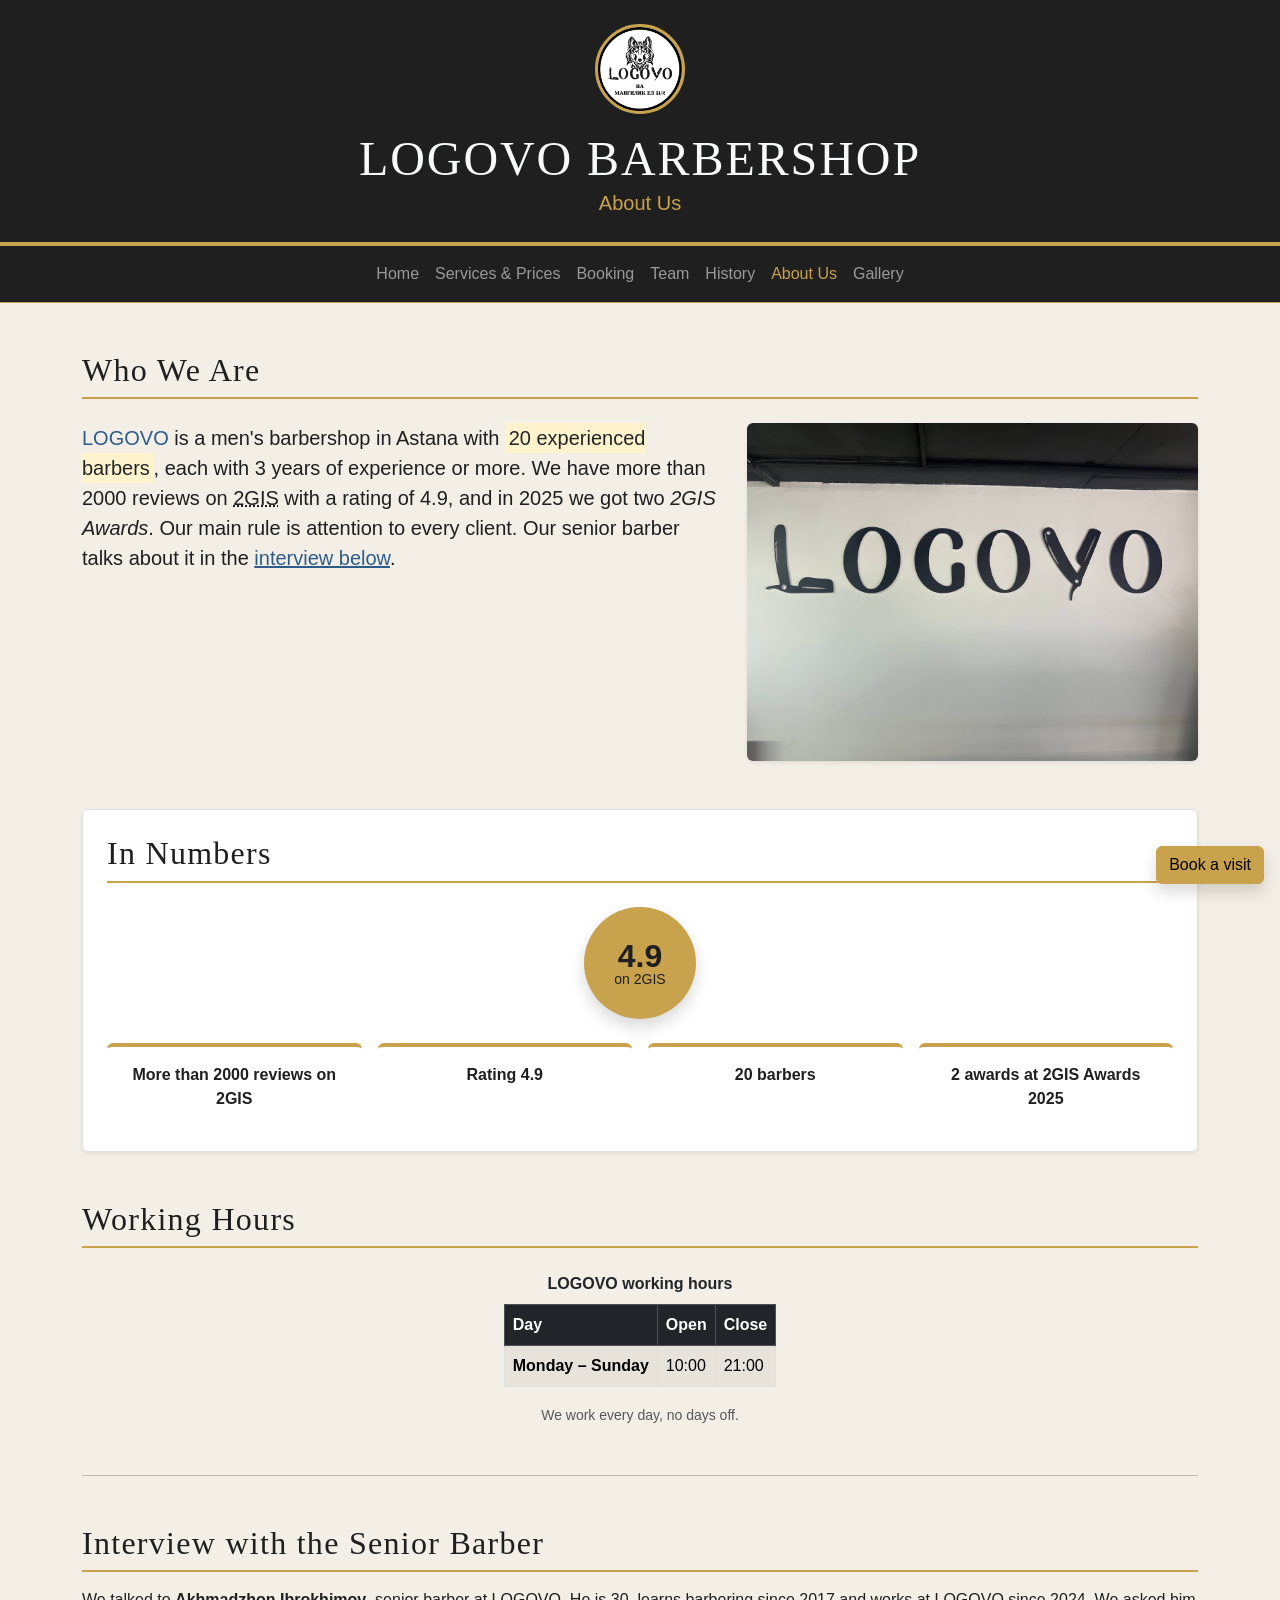
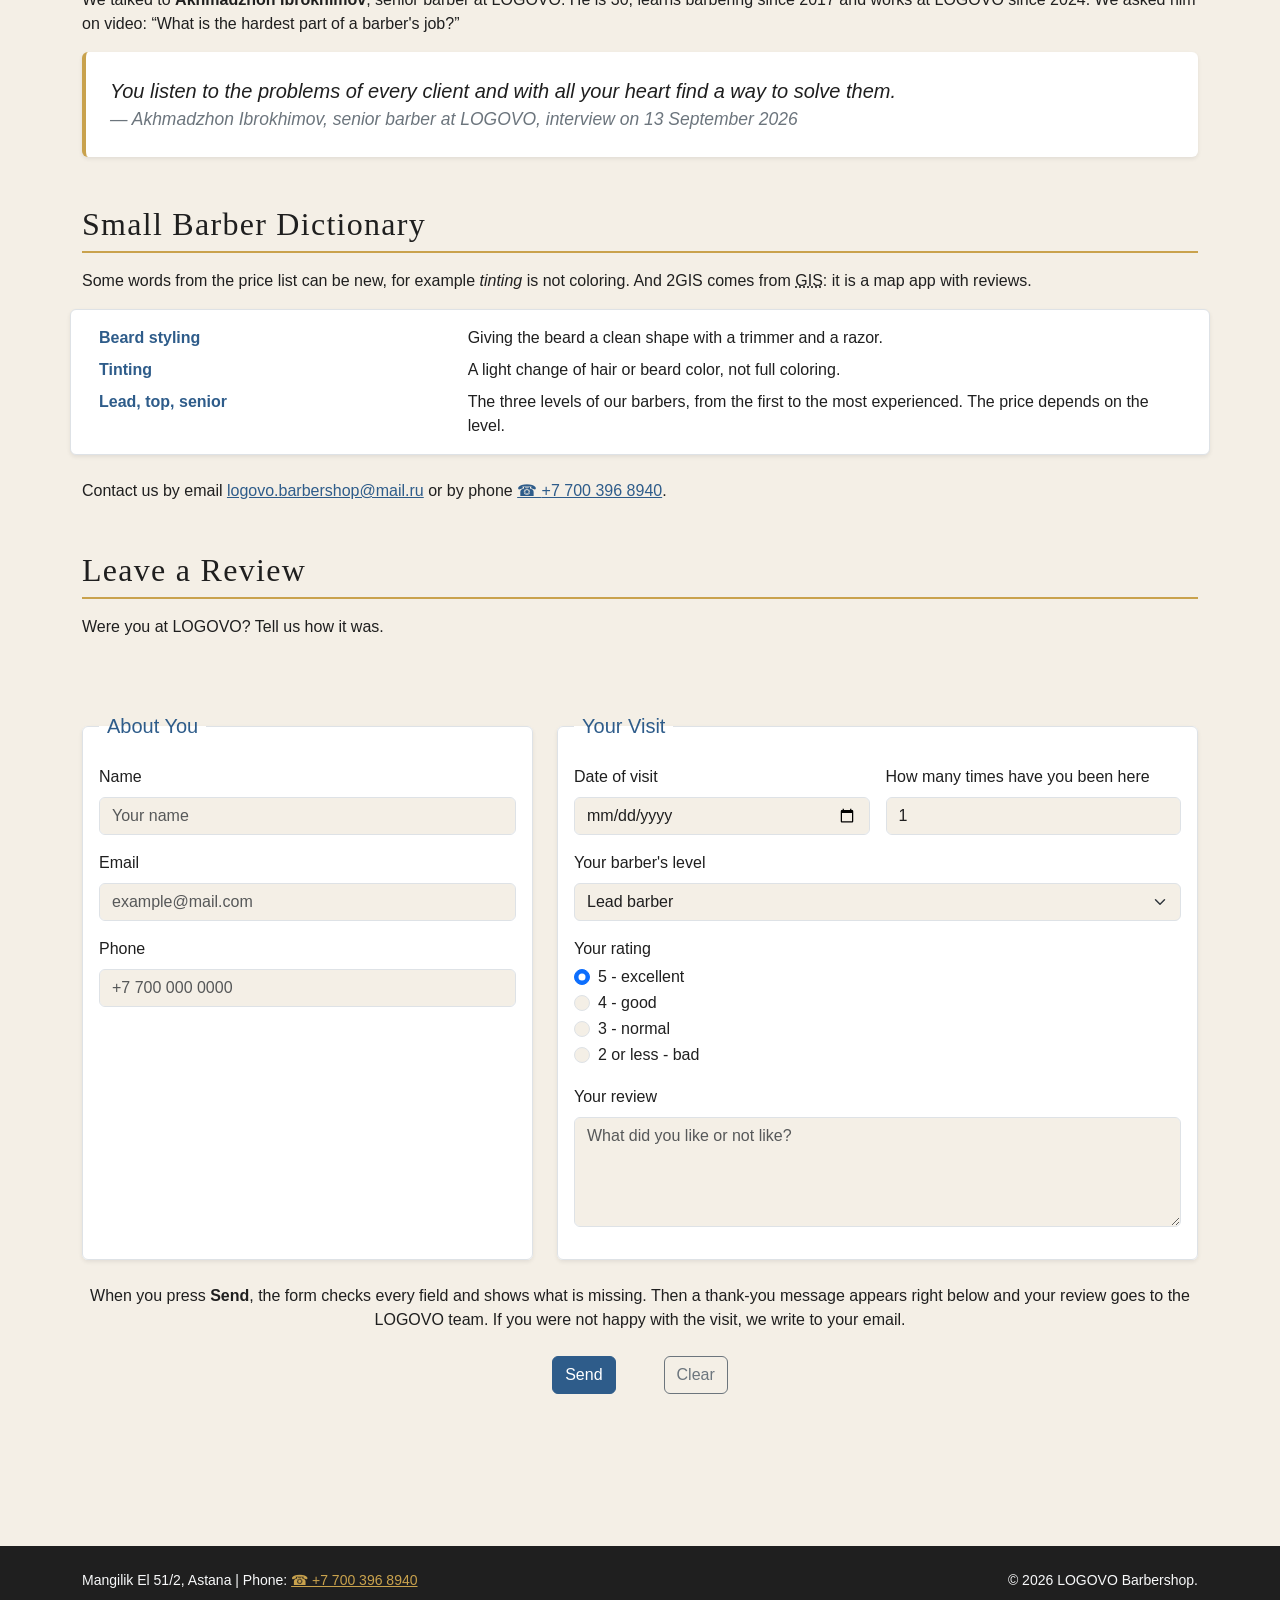
==== commit d720d93b: "Finish about and gallery: review form tells what happens next, result and error areas, awards in the" ====
--- a/about.html
+++ b/about.html
@@ -4,14 +4,14 @@
     <meta charset="UTF-8">
     <meta name="viewport" content="width=device-width, initial-scale=1.0">
     <meta name="description" content="About LOGOVO barbershop, our team and an interview with senior barber Akhmadzhon Ibrokhimov.">
-    <meta name="author" content="Rustem Gazymbekov">
+    <meta name="author" content="LOGOVO Barbershop">
     <title>About Us | LOGOVO Barbershop</title>
-    <!-- Bootstrap 5.3.8 from the jsDelivr CDN, our own file after it so our rules win -->
     <link rel="stylesheet" href="https://cdn.jsdelivr.net/npm/bootstrap@5.3.8/dist/css/bootstrap.min.css" integrity="sha384-sRIl4kxILFvY47J16cr9ZwB07vP4J8+LH7qKQnuqkuIAvNWLzeN8tE5YBujZqJLB" crossorigin="anonymous">
     <link rel="stylesheet" href="css/custom.css">
+    <link rel="icon" type="image/png" href="images/logo.png">
 </head>
 <body>
-<!-- Author: Rustem Gazymbekov -->
+    <a class="visually-hidden-focusable" href="#main">Skip to main content</a>
 
     <header class="container-fluid bg-dark text-light text-center py-4 border-bottom border-4 border-warning">
         <div class="container">
@@ -23,10 +23,10 @@
 
     <nav class="navbar navbar-expand-lg bg-dark sticky-top border-bottom border-warning" data-bs-theme="dark">
         <div class="container">
-            <button class="navbar-toggler ms-auto" type="button" data-bs-toggle="collapse" data-bs-target="#mainMenu" aria-controls="mainMenu" aria-expanded="false" aria-label="Toggle navigation">
+            <button id="menu-toggle" class="navbar-toggler ms-auto" type="button" data-bs-toggle="collapse" data-bs-target="#main-menu" aria-controls="main-menu" aria-expanded="false" aria-label="Toggle navigation">
                 <span class="navbar-toggler-icon"></span>
             </button>
-            <div class="collapse navbar-collapse" id="mainMenu">
+            <div class="collapse navbar-collapse" id="main-menu">
                 <ul class="navbar-nav mx-auto text-center">
                     <li class="nav-item"><a class="nav-link" href="index.html">Home</a></li>
                     <li class="nav-item"><a class="nav-link" href="services.html">Services &amp; Prices</a></li>
@@ -40,9 +40,7 @@
         </div>
     </nav>
 
-    <!-- container and not container-fluid: this page is mostly running text and a review
-         form, both of which need a readable line length, not the full width of the screen -->
-    <main class="container py-5">
+    <main id="main" class="container py-5">
         <article id="about-us">
             <h2 class="border-bottom border-2 border-warning pb-2 mb-4">Who We Are</h2>
             <div class="row g-4 align-items-start">
@@ -62,11 +60,8 @@
             </div>
         </article>
 
-        <!-- aside because the numbers are extra info, not the main text -->
         <aside class="bg-white border rounded shadow-sm p-3 p-md-4 mt-5">
             <h2 class="border-bottom border-2 border-warning pb-2 mb-4">In Numbers</h2>
-            <!-- one number to show, so a div and not a list: the circle is made from the
-                 rounded-circle, bg-warning and d-flex utilities -->
             <div class="avatar-lg d-flex flex-column align-items-center justify-content-center rounded-circle bg-warning text-dark shadow mx-auto mb-4 lh-1">
                 <strong class="fs-2">4.9</strong>
                 <span class="small">on 2GIS</span>
@@ -89,7 +84,6 @@
 
         <section id="hours" class="mt-5">
             <h2 class="border-bottom border-2 border-warning pb-2 mb-3">Working Hours</h2>
-            <!-- w-auto and mx-auto: three short columns, sized by content and centred -->
             <div class="table-responsive">
                 <table class="table table-bordered table-striped align-middle caption-top w-auto mx-auto">
                     <caption class="fw-bold text-body text-center">LOGOVO working hours</caption>
@@ -118,11 +112,9 @@
             <h2 class="border-bottom border-2 border-warning pb-2 mb-3">Interview with the Senior Barber</h2>
             <p>
                 We talked to <b>Akhmadzhon Ibrokhimov</b>, senior barber at LOGOVO.
-                He is 30, learns barbering since 2017 and works at LOGOVO since 2023.
+                He is 30, learns barbering since 2017 and works at LOGOVO since 2024.
                 We asked him on video: <q>What is the hardest part of a barber's job?</q>
             </p>
-            <!-- blockquote because this is a real quote from the interview, not our text.
-                 The dash in front of the name is drawn by the blockquote-footer class. -->
             <blockquote class="blockquote bg-white border-start border-4 border-warning rounded shadow-sm p-3 p-md-4 fs-5 fst-italic" id="quote-source">
                 <p>You listen to the problems of every client and with all your heart find a way to solve them.</p>
                 <footer class="blockquote-footer mb-0">Akhmadzhon Ibrokhimov, senior barber at LOGOVO, interview on 13 September 2026</footer>
@@ -142,8 +134,8 @@
                 <dt class="col-12 col-sm-4 text-primary">Tinting</dt>
                 <dd class="col-12 col-sm-8 mb-2">A light change of hair or beard color, not full coloring.</dd>
 
-                <dt class="col-12 col-sm-4 text-primary">Top barber</dt>
-                <dd class="col-12 col-sm-8 mb-0">A barber of the first level, a senior barber has more experience.</dd>
+                <dt class="col-12 col-sm-4 text-primary">Lead, top, senior</dt>
+                <dd class="col-12 col-sm-8 mb-0">The three levels of our barbers, from the first to the most experienced. The price depends on the level.</dd>
             </dl>
             <p>
                 Contact us by email <a href="mailto:logovo.barbershop@mail.ru">logovo.barbershop@mail.ru</a>
@@ -154,25 +146,31 @@
         <section id="feedback" class="mt-5">
             <h2 class="border-bottom border-2 border-warning pb-2 mb-3">Leave a Review</h2>
             <p>Were you at LOGOVO? Tell us how it was.</p>
-            <!-- there is no server yet, so the form does not send anything -->
-            <form class="row g-4" method="post" action="#">
+            <form id="review-form" class="row g-4" method="get" action="about.html#feedback">
+                <div class="col-12">
+                    <!-- JS: list of errors -->
+                    <div id="review-errors" class="is-hidden is-error rounded p-3" role="alert"></div>
+                </div>
+
                 <div class="col-12 col-lg-5">
                     <fieldset class="bg-white border rounded shadow-sm p-3 h-100">
                         <legend class="float-none w-auto fs-5 px-2 text-primary">About You</legend>
 
                         <p class="mb-3">
                             <label class="form-label" for="review-name">Name</label>
-                            <input class="form-control" type="text" id="review-name" name="review-name" placeholder="Your name" required>
+                            <input class="form-control" type="text" id="review-name" name="review-name" placeholder="Your name" autocomplete="name" aria-describedby="review-name-error" required>
+                            <span id="review-name-error" class="invalid-feedback">Please write your name.</span>
                         </p>
 
                         <p class="mb-3">
                             <label class="form-label" for="review-email">Email</label>
-                            <input class="form-control" type="email" id="review-email" name="review-email" placeholder="example@mail.com" required>
+                            <input class="form-control" type="email" id="review-email" name="review-email" placeholder="example@mail.com" autocomplete="email" aria-describedby="review-email-error" required>
+                            <span id="review-email-error" class="invalid-feedback">Please write an email like name@mail.com.</span>
                         </p>
 
                         <p class="mb-0">
                             <label class="form-label" for="review-phone">Phone</label>
-                            <input class="form-control" type="tel" id="review-phone" name="review-phone" placeholder="+7 700 000 0000">
+                            <input class="form-control" type="tel" id="review-phone" name="review-phone" placeholder="+7 700 000 0000" autocomplete="tel">
                         </p>
                     </fieldset>
                 </div>
@@ -184,27 +182,29 @@
                         <div class="row g-3">
                             <p class="col-12 col-md-6 mb-0">
                                 <label class="form-label" for="review-date">Date of visit</label>
-                                <input class="form-control" type="date" id="review-date" name="review-date" required>
+                                <input class="form-control" type="date" id="review-date" name="review-date" aria-describedby="review-date-error" required>
+                                <span id="review-date-error" class="invalid-feedback">Please choose the day of your visit, not a day in the future.</span>
                             </p>
 
                             <p class="col-12 col-md-6 mb-0">
                                 <label class="form-label" for="review-visits">How many times have you been here</label>
-                                <input class="form-control" type="number" id="review-visits" name="review-visits" min="1" max="100" value="1">
+                                <input class="form-control" type="number" id="review-visits" name="review-visits" min="1" max="100" value="1" aria-describedby="review-visits-error">
+                                <span id="review-visits-error" class="invalid-feedback">From 1 to 100 visits.</span>
                             </p>
                         </div>
 
                         <p class="mt-3 mb-3">
                             <label class="form-label" for="review-barber">Your barber's level</label>
                             <select class="form-select" id="review-barber" name="review-barber">
+                                <option value="lead">Lead barber</option>
                                 <option value="top">Top barber</option>
                                 <option value="senior">Senior barber</option>
                                 <option value="unknown">I do not remember</option>
                             </select>
                         </p>
 
-                        <p class="form-label mb-1">Your rating</p>
-                        <!-- radio because a client gives only one rating -->
-                        <div class="mb-3">
+                        <fieldset id="review-rating" class="mb-3">
+                            <legend class="float-none w-auto form-label fs-6 mb-1">Your rating</legend>
                             <div class="form-check">
                                 <input class="form-check-input" type="radio" id="rate-5" name="rating" value="5" checked>
                                 <label class="form-check-label" for="rate-5">5 - excellent</label>
@@ -221,28 +221,35 @@
                                 <input class="form-check-input" type="radio" id="rate-2" name="rating" value="2">
                                 <label class="form-check-label" for="rate-2">2 or less - bad</label>
                             </div>
-                        </div>
+                        </fieldset>
 
                         <p class="mb-3">
                             <label class="form-label" for="review-text">Your review</label>
-                            <textarea class="form-control" id="review-text" name="review-text" rows="4" placeholder="What did you like or not like?" required></textarea>
-                        </p>
-
-                        <div class="form-check mb-0">
-                            <input class="form-check-input" type="checkbox" id="review-publish" name="review-publish" checked>
-                            <label class="form-check-label" for="review-publish">You can show my review on the site</label>
-                        </div>
+                            <textarea class="form-control" id="review-text" name="review-text" rows="4" placeholder="What did you like or not like?" aria-describedby="review-text-error" required></textarea>
+                            <span id="review-text-error" class="invalid-feedback">Please write a few words about your visit.</span>
+                        </p>
                     </fieldset>
                 </div>
 
-                <p class="col-12 d-flex flex-wrap justify-content-center gap-2 mb-0">
-                    <button type="submit" class="btn btn-primary">Send</button>
-                    <button type="reset" class="btn btn-outline-secondary">Clear</button>
+                <p id="review-next" class="col-12 text-center mb-0">
+                    When you press <strong>Send</strong>, the form checks every field and shows what is missing.
+                    Then a thank-you message appears right below and your review goes to the LOGOVO team.
+                    If you were not happy with the visit, we write to your email.
                 </p>
+
+                <p class="col-12 d-flex flex-wrap justify-content-center align-items-center gap-5 mb-0">
+                    <button id="review-submit" type="submit" class="btn btn-primary">Send</button>
+                    <button id="review-reset" type="reset" class="btn btn-outline-secondary">Clear</button>
+                </p>
+
+                <div class="col-12">
+                    <!-- JS: thank-you after Send -->
+                    <div id="review-result" class="is-hidden is-success rounded p-3 text-center" role="status" aria-live="polite"></div>
+                </div>
             </form>
         </section>
 
-        <a class="btn btn-warning shadow position-fixed bottom-0 end-0 m-3" href="#feedback">Leave a review</a>
+        <a id="floating-book" class="btn btn-warning shadow position-fixed bottom-0 end-0 m-3" href="booking.html#booking">Book a visit</a>
     </main>
 
     <footer class="container-fluid bg-dark text-light py-4 mt-5">
@@ -254,7 +261,6 @@
         </div>
     </footer>
 
-    <!-- Bootstrap 5.3.8 bundle, needed by the navbar toggler -->
     <script src="https://cdn.jsdelivr.net/npm/bootstrap@5.3.8/dist/js/bootstrap.bundle.min.js" integrity="sha384-FKyoEForCGlyvwx9Hj09JcYn3nv7wiPVlz7YYwJrWVcXK/BmnVDxM+D2scQbITxI" crossorigin="anonymous"></script>
 </body>
 </html>
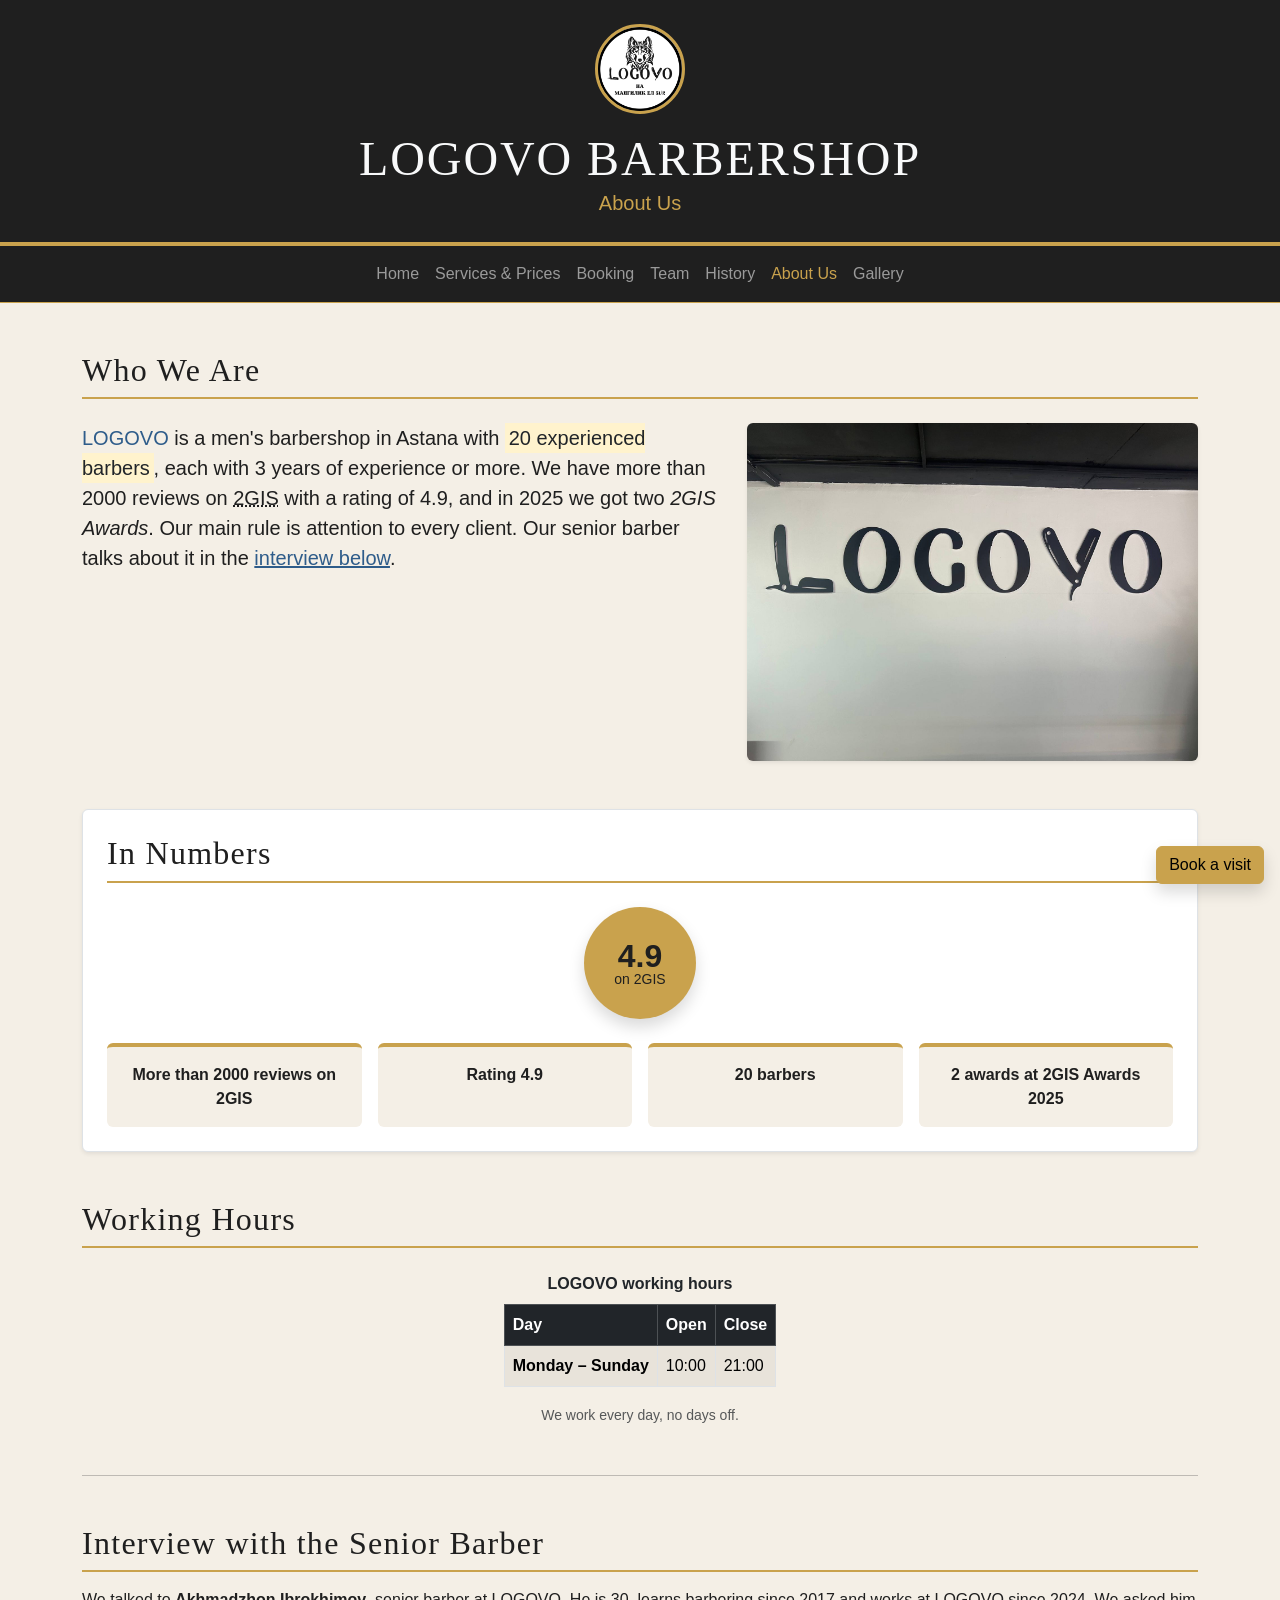
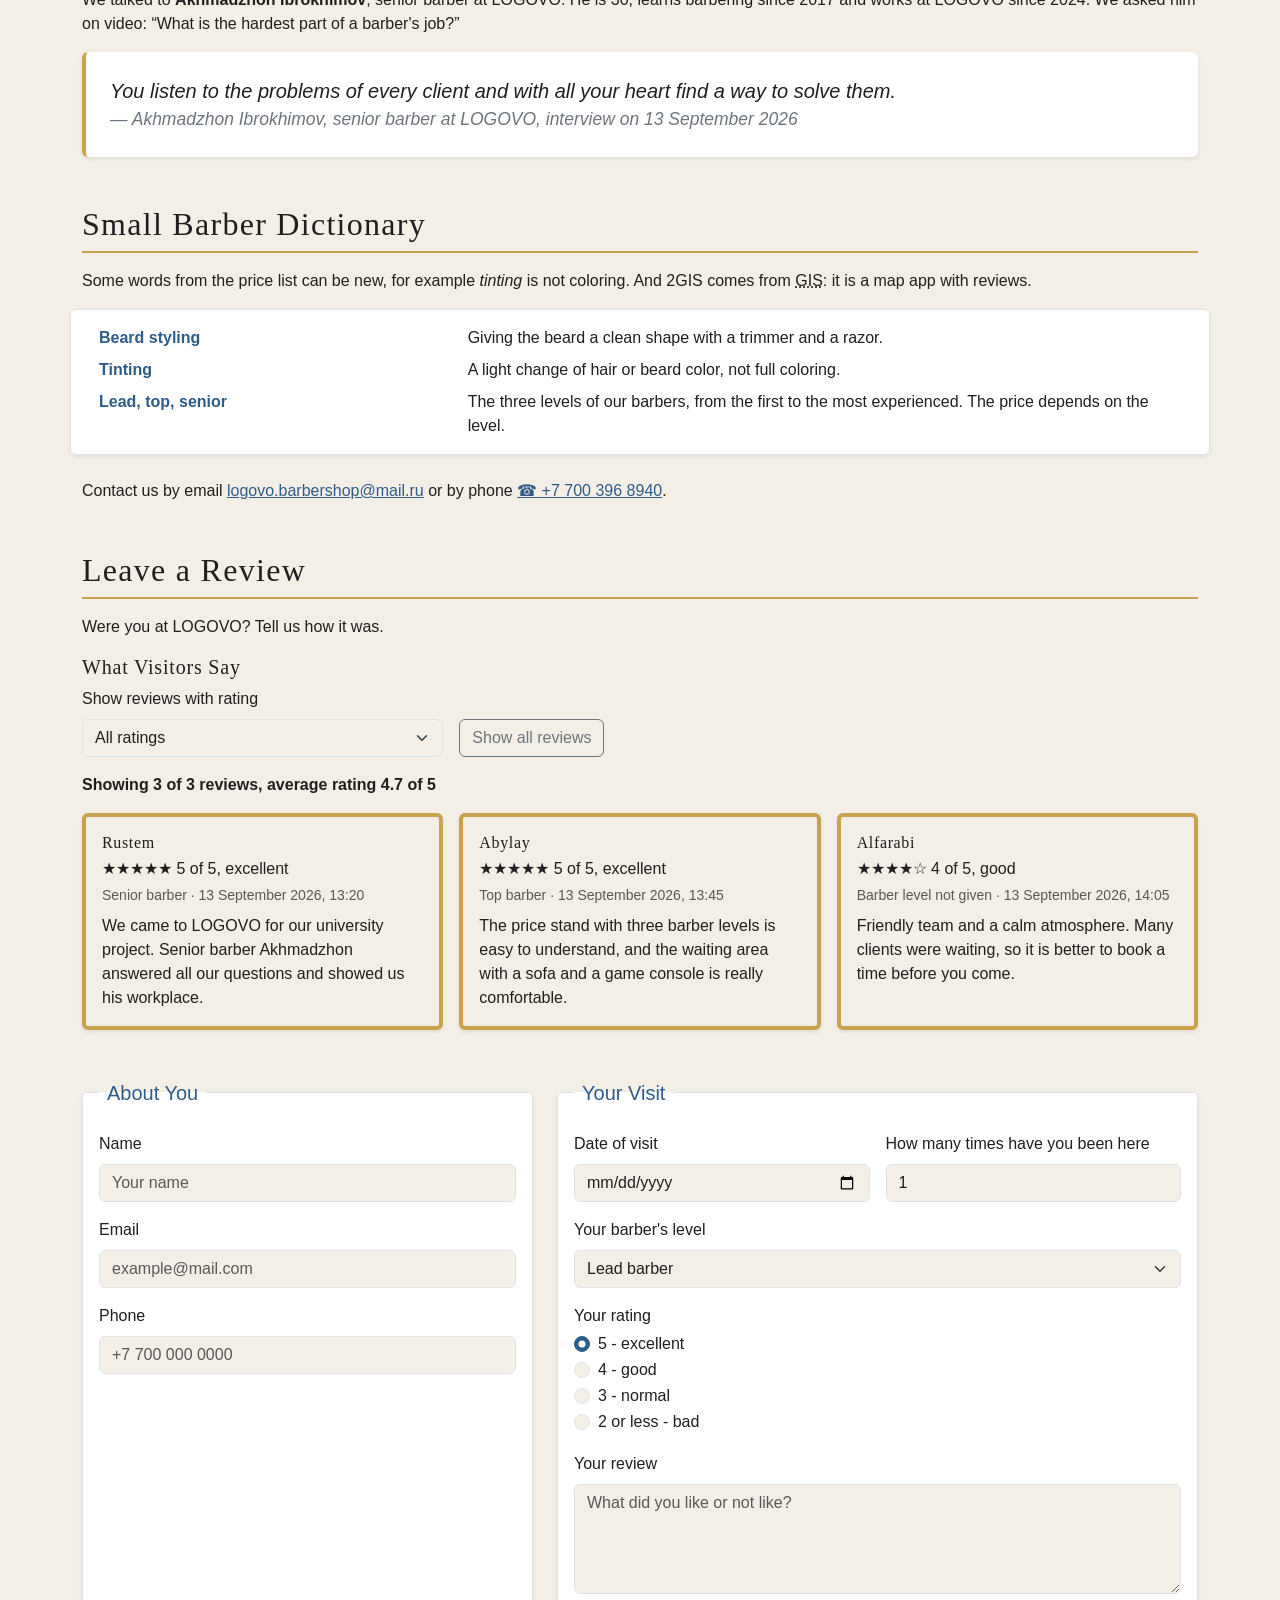
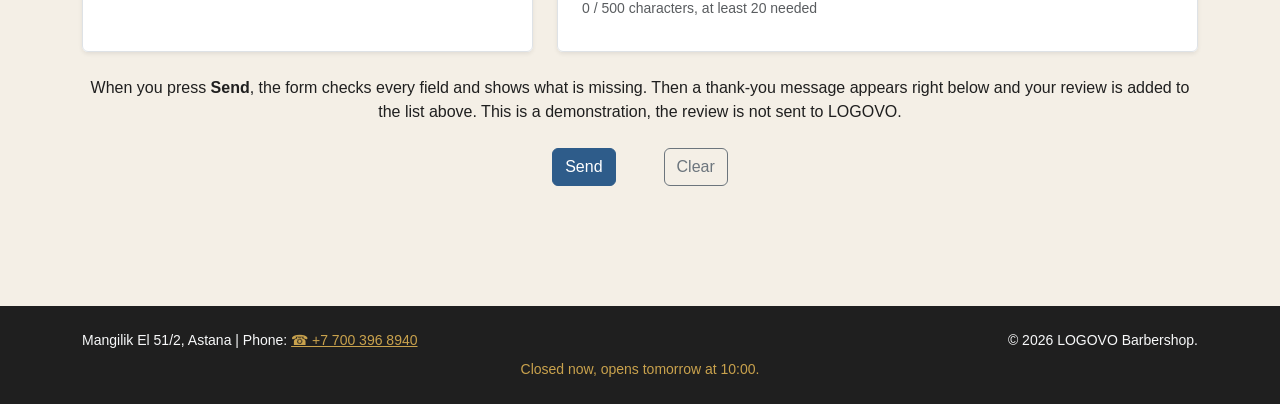
==== commit 7c25771f: "Add reviews and gallery viewer Co-authored-by: ab1xae <253833@astanait.edu.kz> Co-authored-by: Alfar" ====
--- a/about.html
+++ b/about.html
@@ -233,8 +233,8 @@
 
                 <p id="review-next" class="col-12 text-center mb-0">
                     When you press <strong>Send</strong>, the form checks every field and shows what is missing.
-                    Then a thank-you message appears right below and your review goes to the LOGOVO team.
-                    If you were not happy with the visit, we write to your email.
+                    Then a thank-you message appears right below and your review is added to the list above.
+                    This is a demonstration, the review is not sent to LOGOVO.
                 </p>
 
                 <p class="col-12 d-flex flex-wrap justify-content-center align-items-center gap-5 mb-0">
@@ -262,5 +262,7 @@
     </footer>
 
     <script src="https://cdn.jsdelivr.net/npm/bootstrap@5.3.8/dist/js/bootstrap.bundle.min.js" integrity="sha384-FKyoEForCGlyvwx9Hj09JcYn3nv7wiPVlz7YYwJrWVcXK/BmnVDxM+D2scQbITxI" crossorigin="anonymous"></script>
+    <script src="js/main.js" defer></script>
+    <script src="js/about.js" defer></script>
 </body>
 </html>
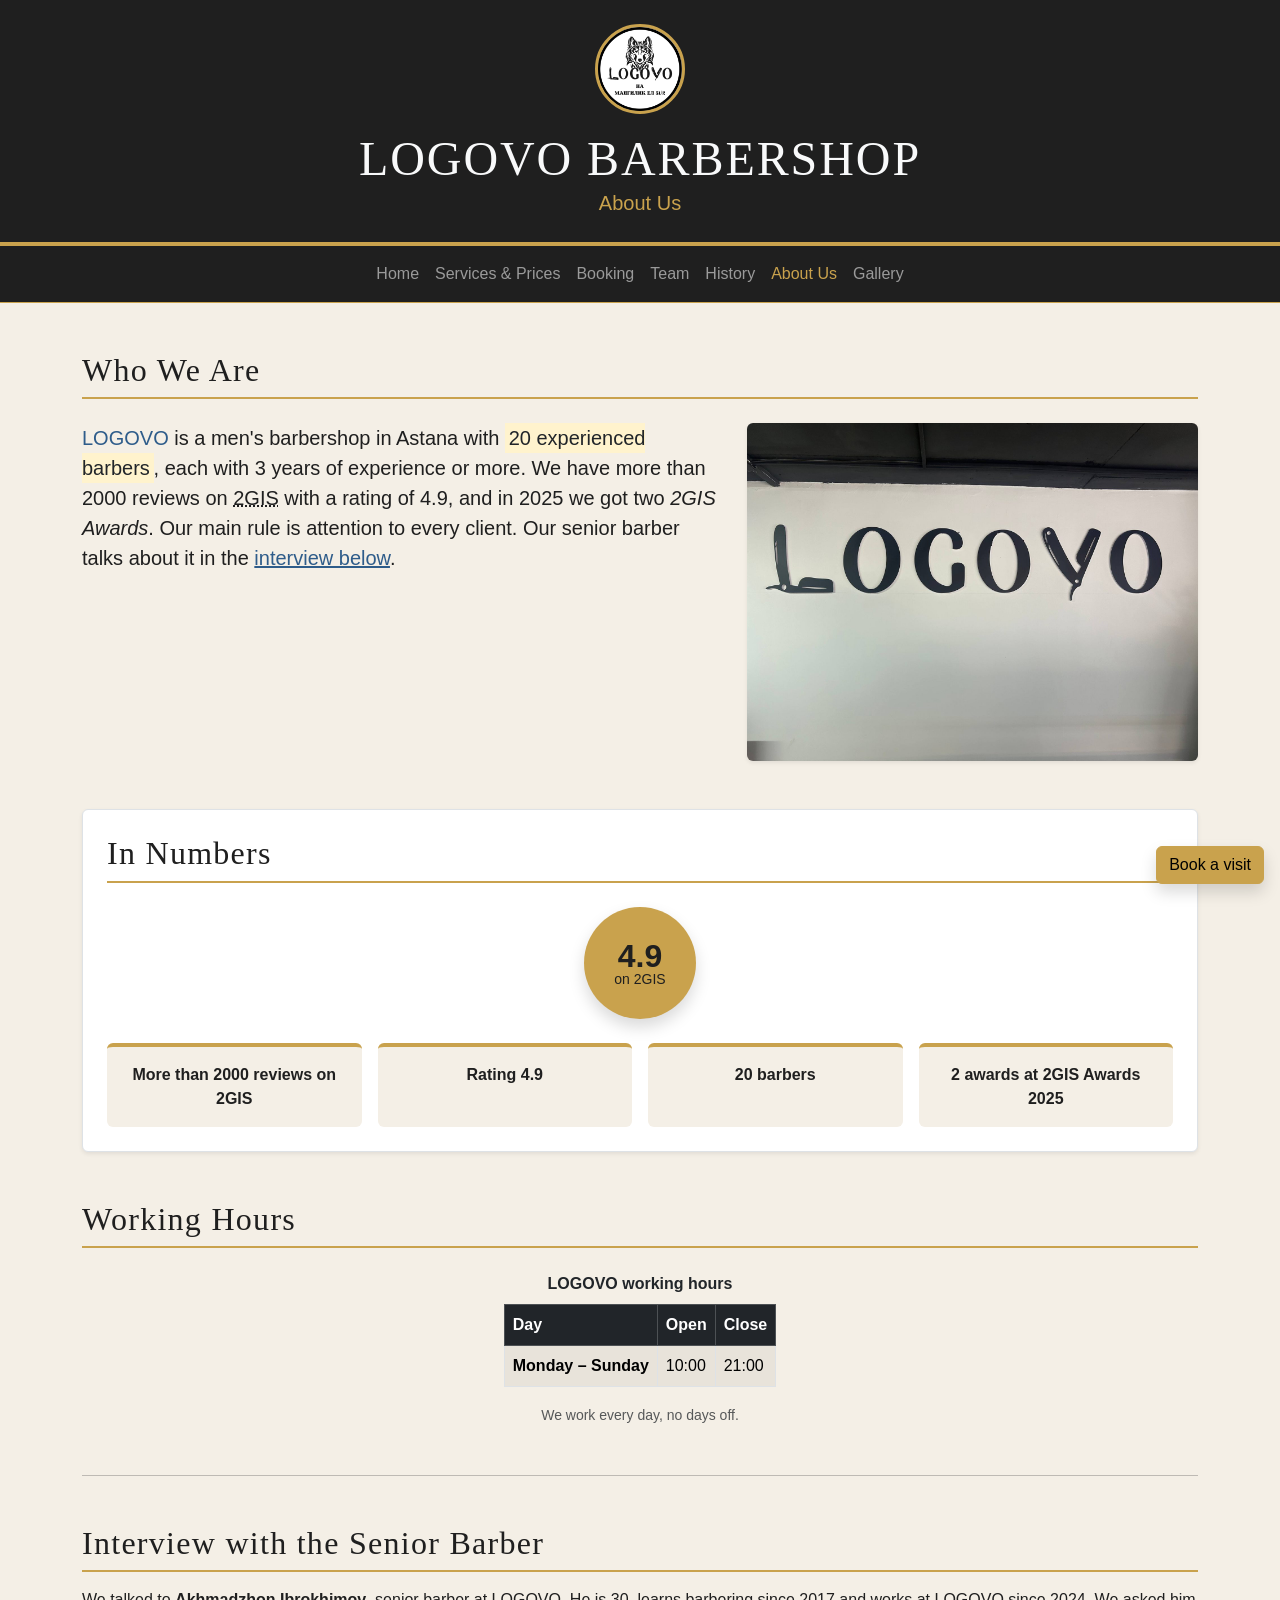
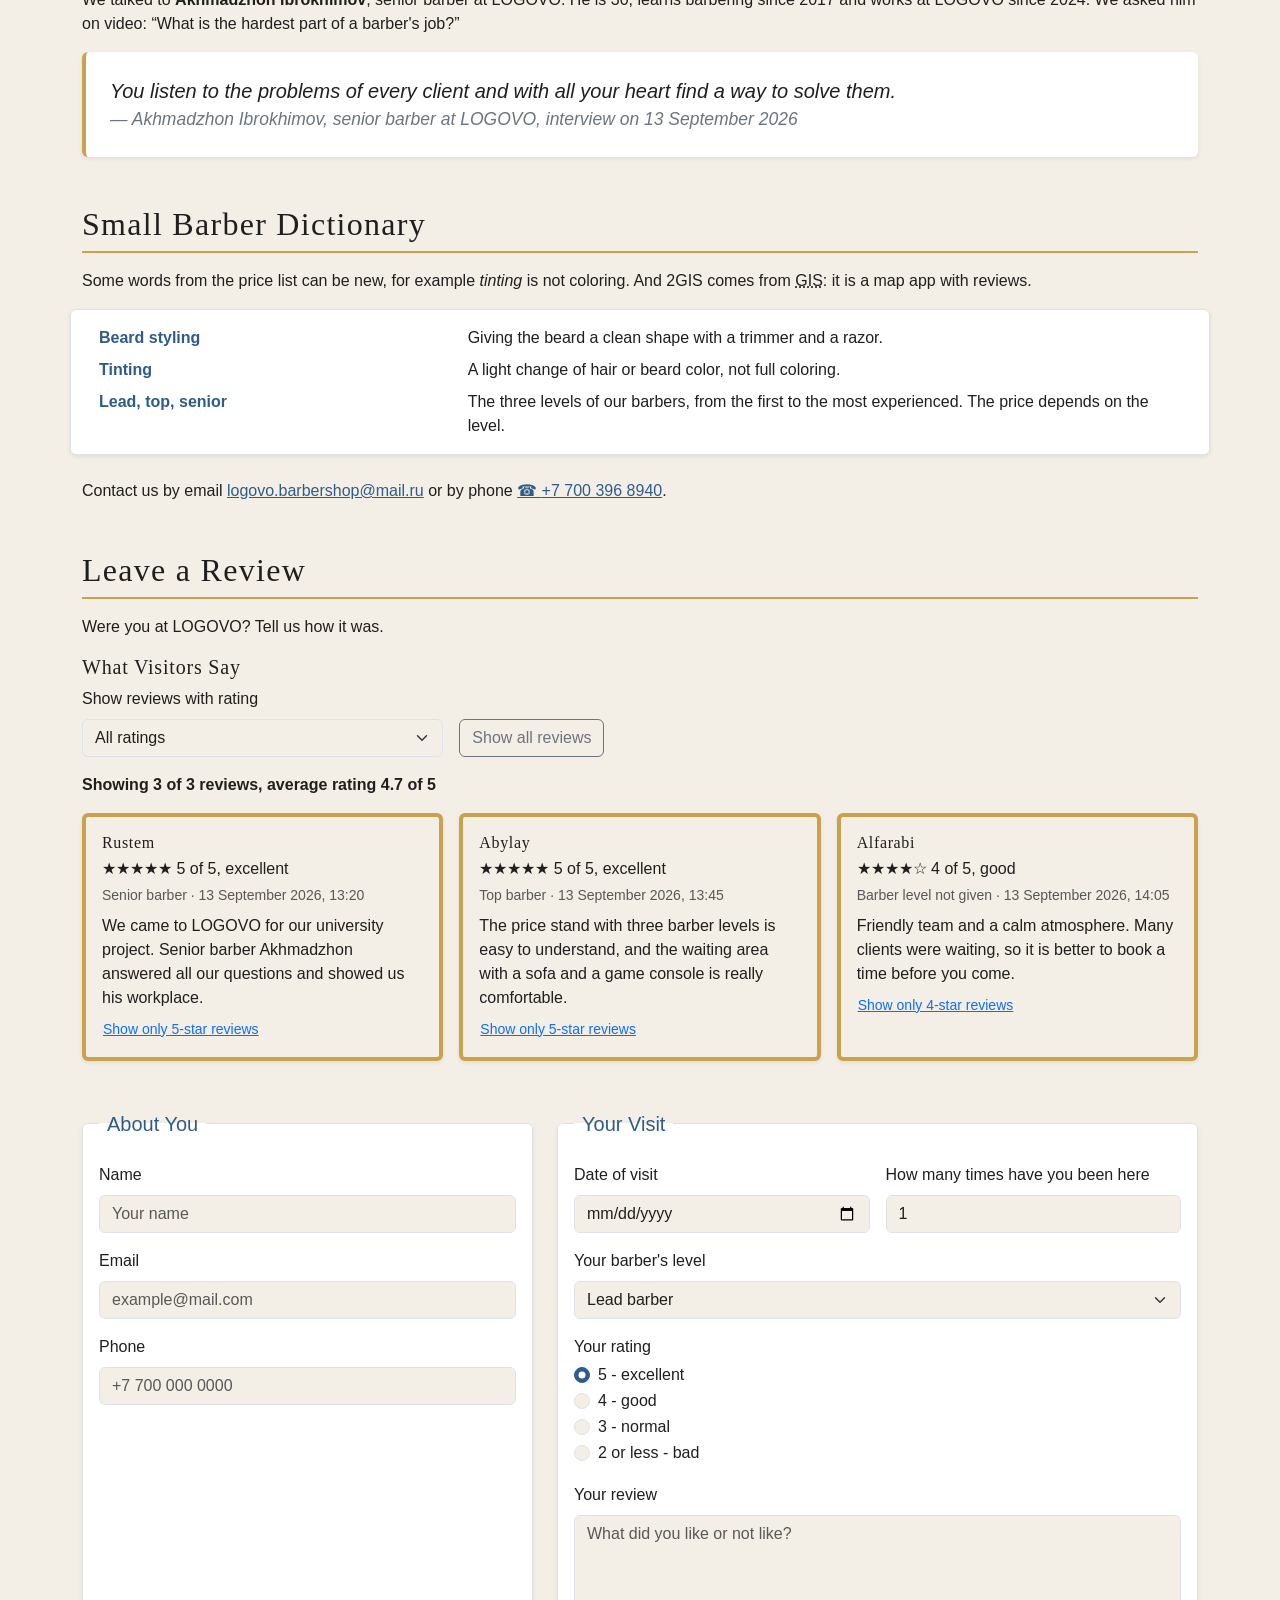
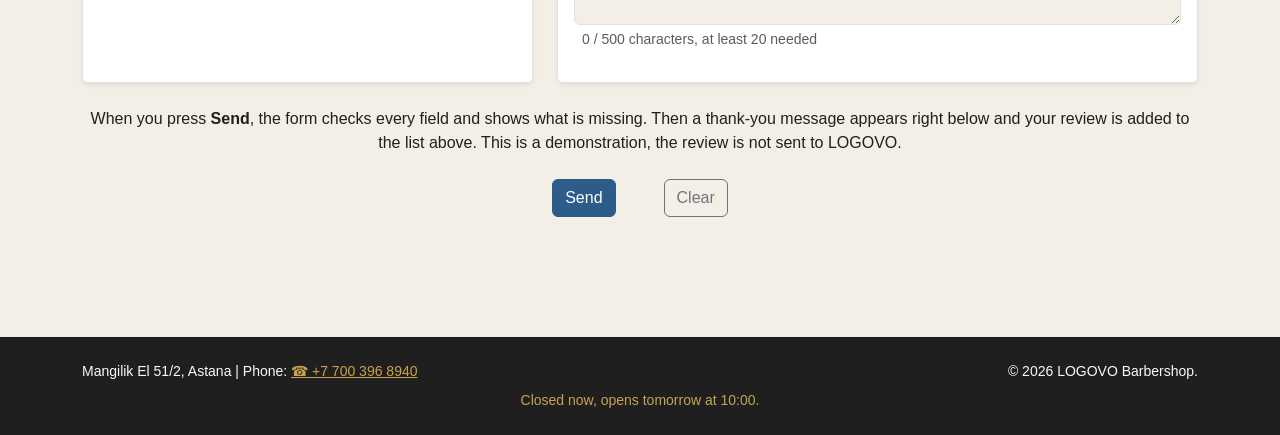
==== commit 86a6c5a9: "Rewrite booking, reviews and services in jQuery Co-authored-by: SunLa0Tkz <grm2007grm@gmail.com> Co-" ====
--- a/about.html
+++ b/about.html
@@ -148,7 +148,6 @@
             <p>Were you at LOGOVO? Tell us how it was.</p>
             <form id="review-form" class="row g-4" method="get" action="about.html#feedback">
                 <div class="col-12">
-                    <!-- JS: list of errors -->
                     <div id="review-errors" class="is-hidden is-error rounded p-3" role="alert"></div>
                 </div>
 
@@ -243,7 +242,6 @@
                 </p>
 
                 <div class="col-12">
-                    <!-- JS: thank-you after Send -->
                     <div id="review-result" class="is-hidden is-success rounded p-3 text-center" role="status" aria-live="polite"></div>
                 </div>
             </form>
@@ -262,7 +260,10 @@
     </footer>
 
     <script src="https://cdn.jsdelivr.net/npm/bootstrap@5.3.8/dist/js/bootstrap.bundle.min.js" integrity="sha384-FKyoEForCGlyvwx9Hj09JcYn3nv7wiPVlz7YYwJrWVcXK/BmnVDxM+D2scQbITxI" crossorigin="anonymous"></script>
+    <!-- jQuery 3.7.1; must load before our scripts, which use $ -->
+    <script src="https://code.jquery.com/jquery-3.7.1.min.js" integrity="sha256-/JqT3SQfawRcv/BIHPThkBvs0OEvtFFmqPF/lYI/Cxo=" crossorigin="anonymous" defer></script>
     <script src="js/main.js" defer></script>
+    <script src="js/forms.js" defer></script>
     <script src="js/about.js" defer></script>
 </body>
 </html>
--- a/css/custom.css
+++ b/css/custom.css
@@ -0,0 +1,105 @@
+:root {
+    --bs-dark-rgb: 31, 31, 31;
+    --bs-warning-rgb: 201, 162, 77;
+    --bs-primary-rgb: 46, 92, 138;
+    --bs-body-bg: #f4efe6;
+    --bs-body-bg-rgb: 244, 239, 230;
+    --bs-body-color: #1f1f1f;
+    --bs-link-color-rgb: 46, 92, 138;
+    --bs-link-hover-color-rgb: 106, 81, 32;
+    --bs-body-font-family: "Segoe UI", Tahoma, Arial, Helvetica, sans-serif;
+    --bs-warning-bg-subtle: rgba(201, 162, 77, 0.18);
+    --bs-warning-border-subtle: rgba(201, 162, 77, 0.55);
+    --bs-warning-text-emphasis: #6a5120;
+}
+
+h1, h2, h3, h4, h5, h6 {
+    font-family: Georgia, "Times New Roman", Times, serif;
+    letter-spacing: 0.04em;
+}
+
+.btn-warning {
+    --bs-btn-bg: #c9a24d;
+    --bs-btn-border-color: #c9a24d;
+    --bs-btn-hover-bg: #b08f3f;
+    --bs-btn-hover-border-color: #b08f3f;
+    --bs-btn-active-bg: #b08f3f;
+    --bs-btn-active-border-color: #b08f3f;
+    --bs-btn-disabled-bg: #c9a24d;
+    --bs-btn-disabled-border-color: #c9a24d;
+    --bs-btn-focus-shadow-rgb: 201, 162, 77;
+}
+
+.btn-primary {
+    --bs-btn-bg: #2e5c8a;
+    --bs-btn-border-color: #2e5c8a;
+    --bs-btn-hover-bg: #26496d;
+    --bs-btn-hover-border-color: #26496d;
+    --bs-btn-active-bg: #26496d;
+    --bs-btn-active-border-color: #26496d;
+    --bs-btn-focus-shadow-rgb: 46, 92, 138;
+}
+
+.form-check-input:checked {
+    background-color: #2e5c8a;
+    border-color: #2e5c8a;
+}
+
+.form-control:focus,
+.form-select:focus,
+.form-check-input:focus {
+    border-color: #c9a24d;
+    box-shadow: 0 0 0 0.25rem rgba(201, 162, 77, 0.35);
+}
+
+.link-warning:hover,
+.link-warning:focus {
+    color: #e0c27f !important;
+}
+
+.navbar[data-bs-theme="dark"] {
+    --bs-navbar-hover-color: #c9a24d;
+    --bs-navbar-active-color: #c9a24d;
+}
+
+a[href^="tel:"]::before {
+    content: "\260E\00a0";
+}
+
+.avatar {
+    width: 4.5rem;
+    height: 4.5rem;
+}
+
+.avatar-lg {
+    width: 7rem;
+    height: 7rem;
+}
+
+/* no !important, so jQuery fadeIn() can show it */
+.is-hidden {
+    display: none;
+}
+
+.is-active,
+.is-active > * {
+    --bs-table-bg-state: var(--bs-warning-bg-subtle);
+    background-color: var(--bs-warning-bg-subtle);
+}
+
+.is-selected {
+    outline: 3px solid #c9a24d;
+    outline-offset: 3px;
+}
+
+.is-error {
+    color: var(--bs-danger-text-emphasis);
+    background-color: var(--bs-danger-bg-subtle);
+    border: 1px solid var(--bs-danger-border-subtle);
+}
+
+.is-success {
+    color: var(--bs-success-text-emphasis);
+    background-color: var(--bs-success-bg-subtle);
+    border: 1px solid var(--bs-success-border-subtle);
+}
